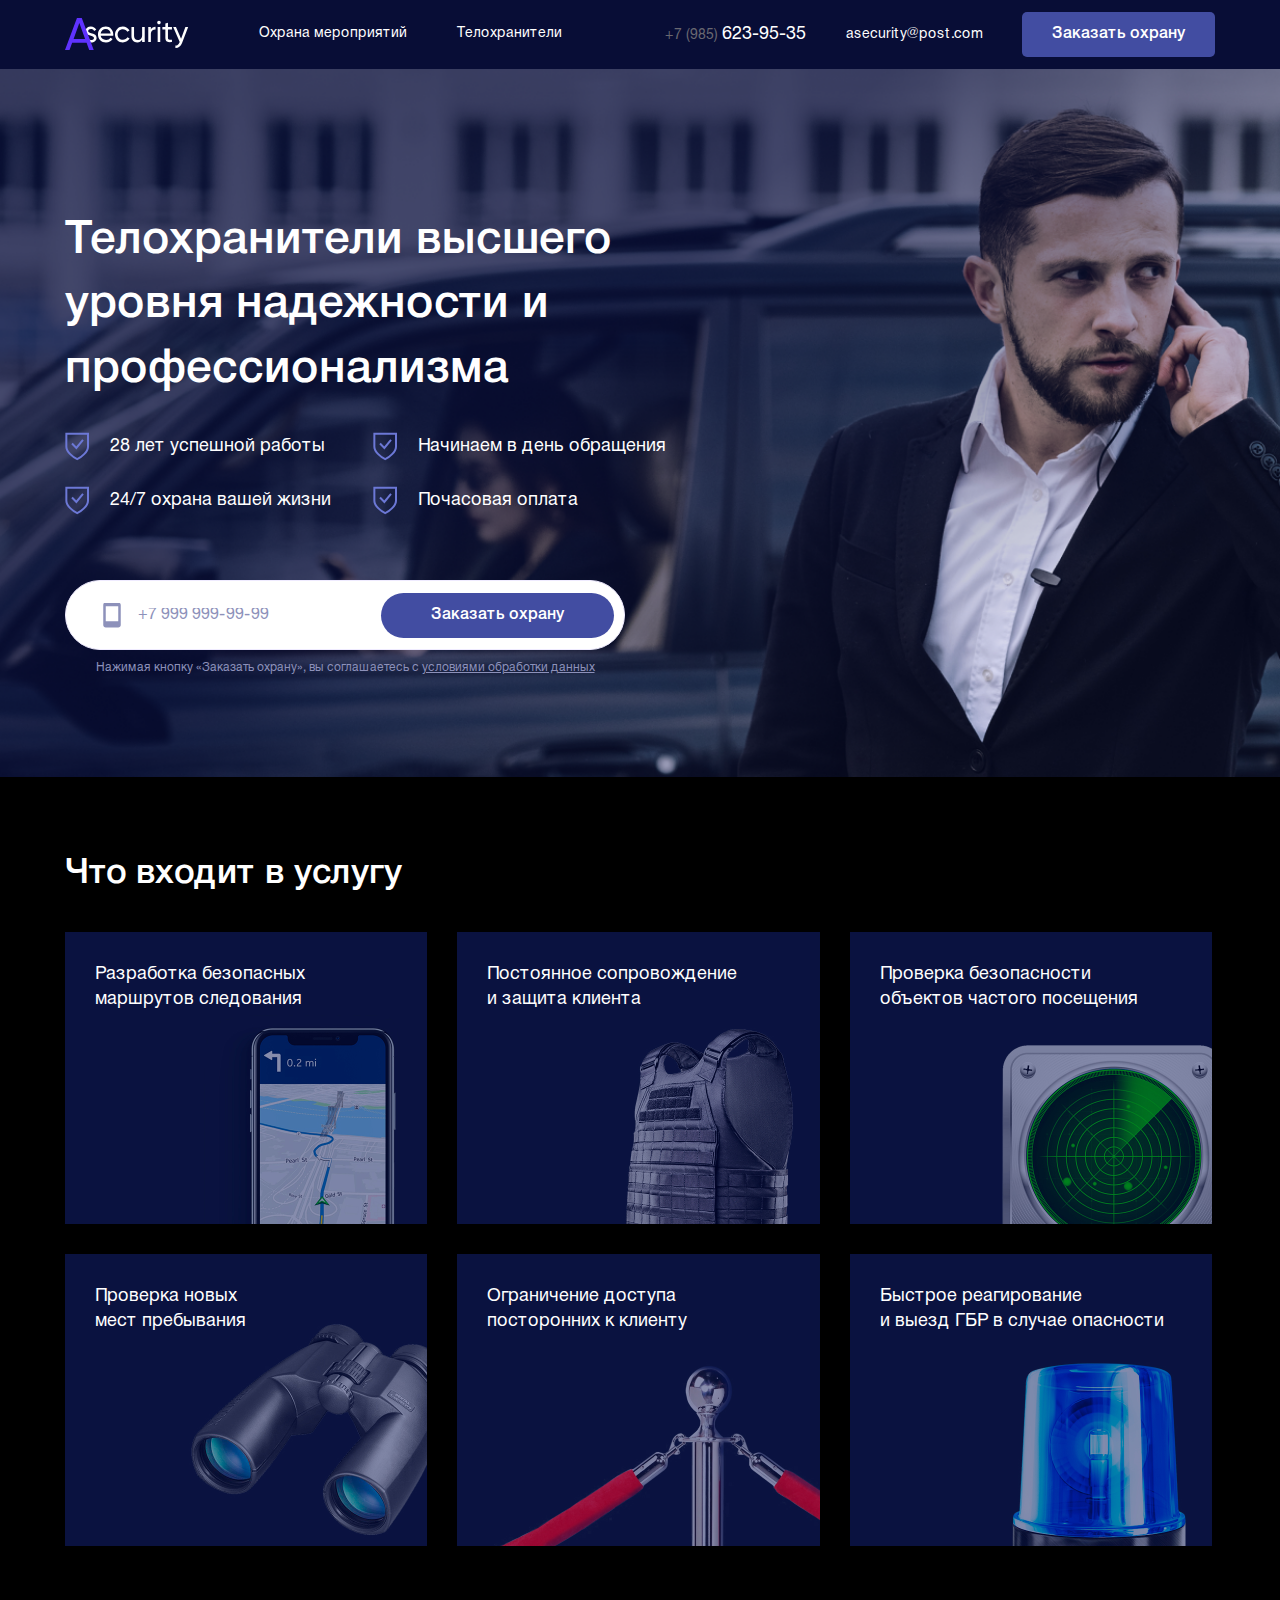
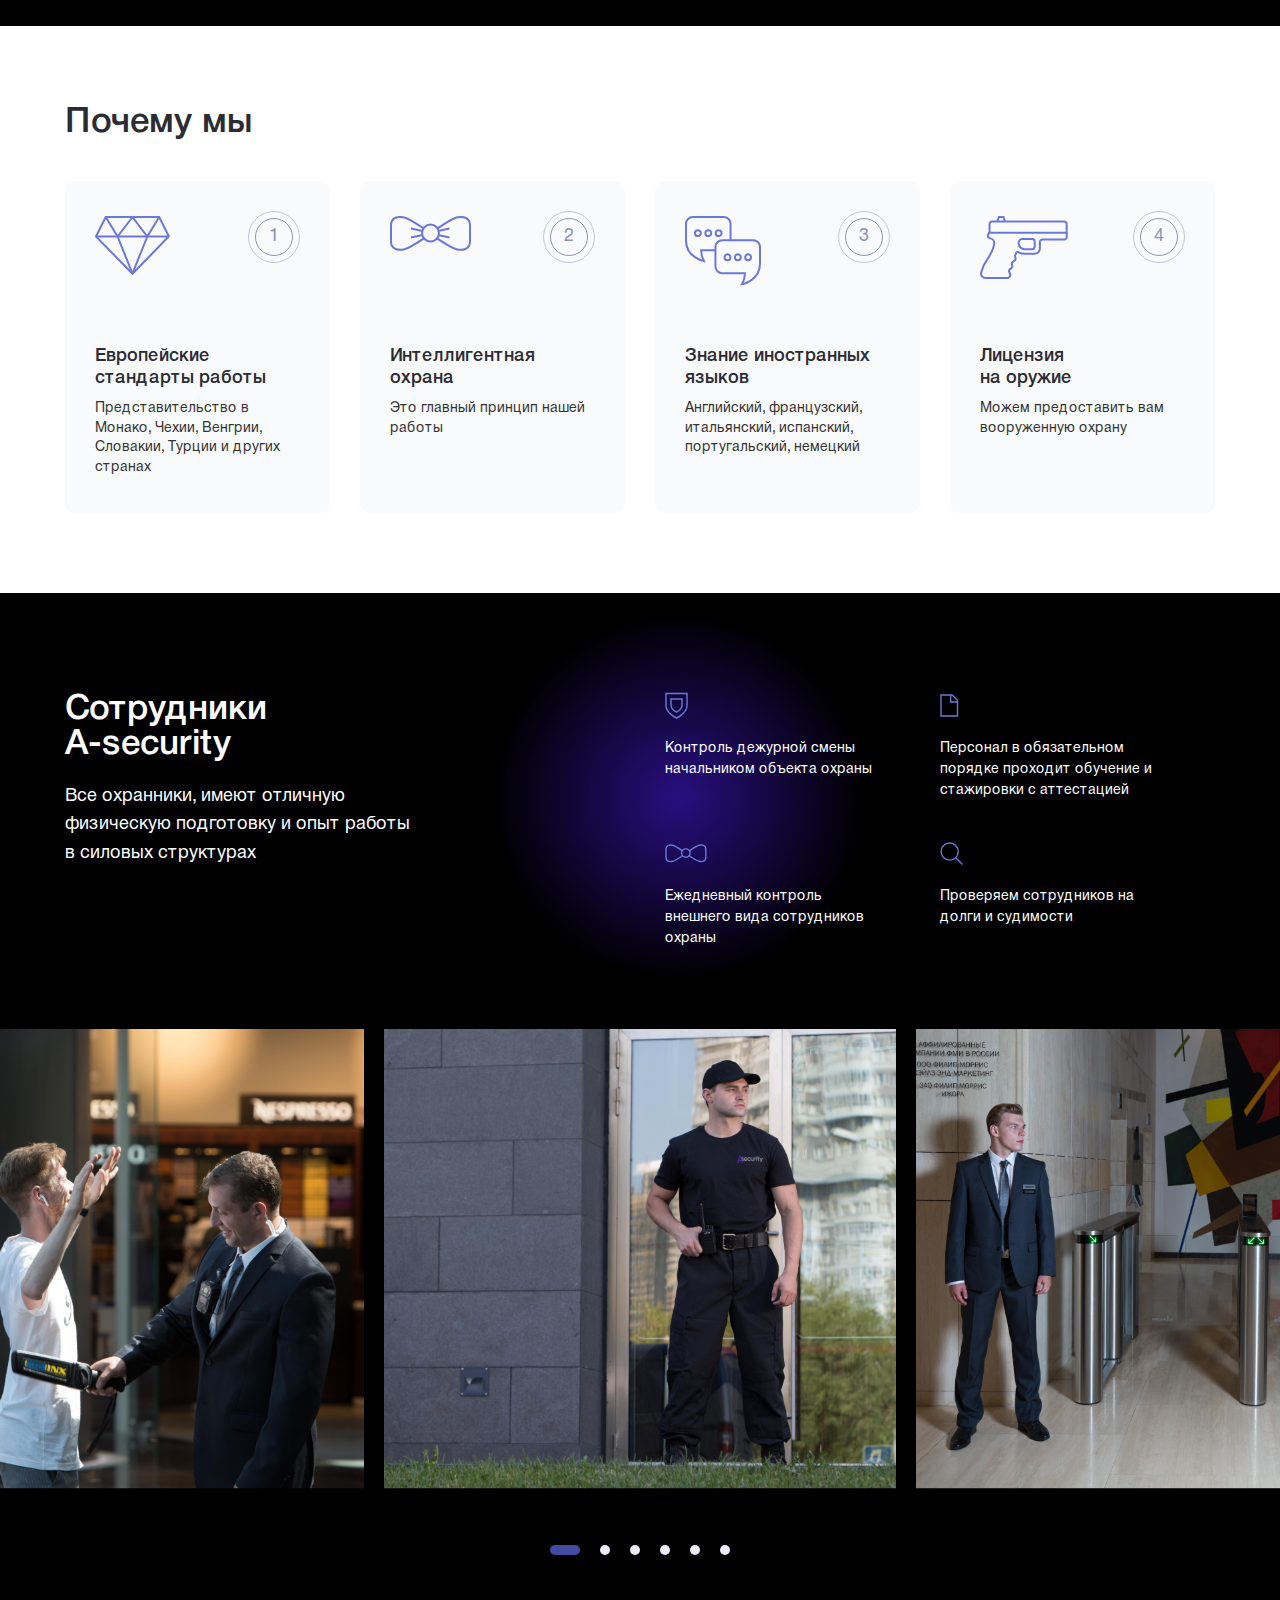
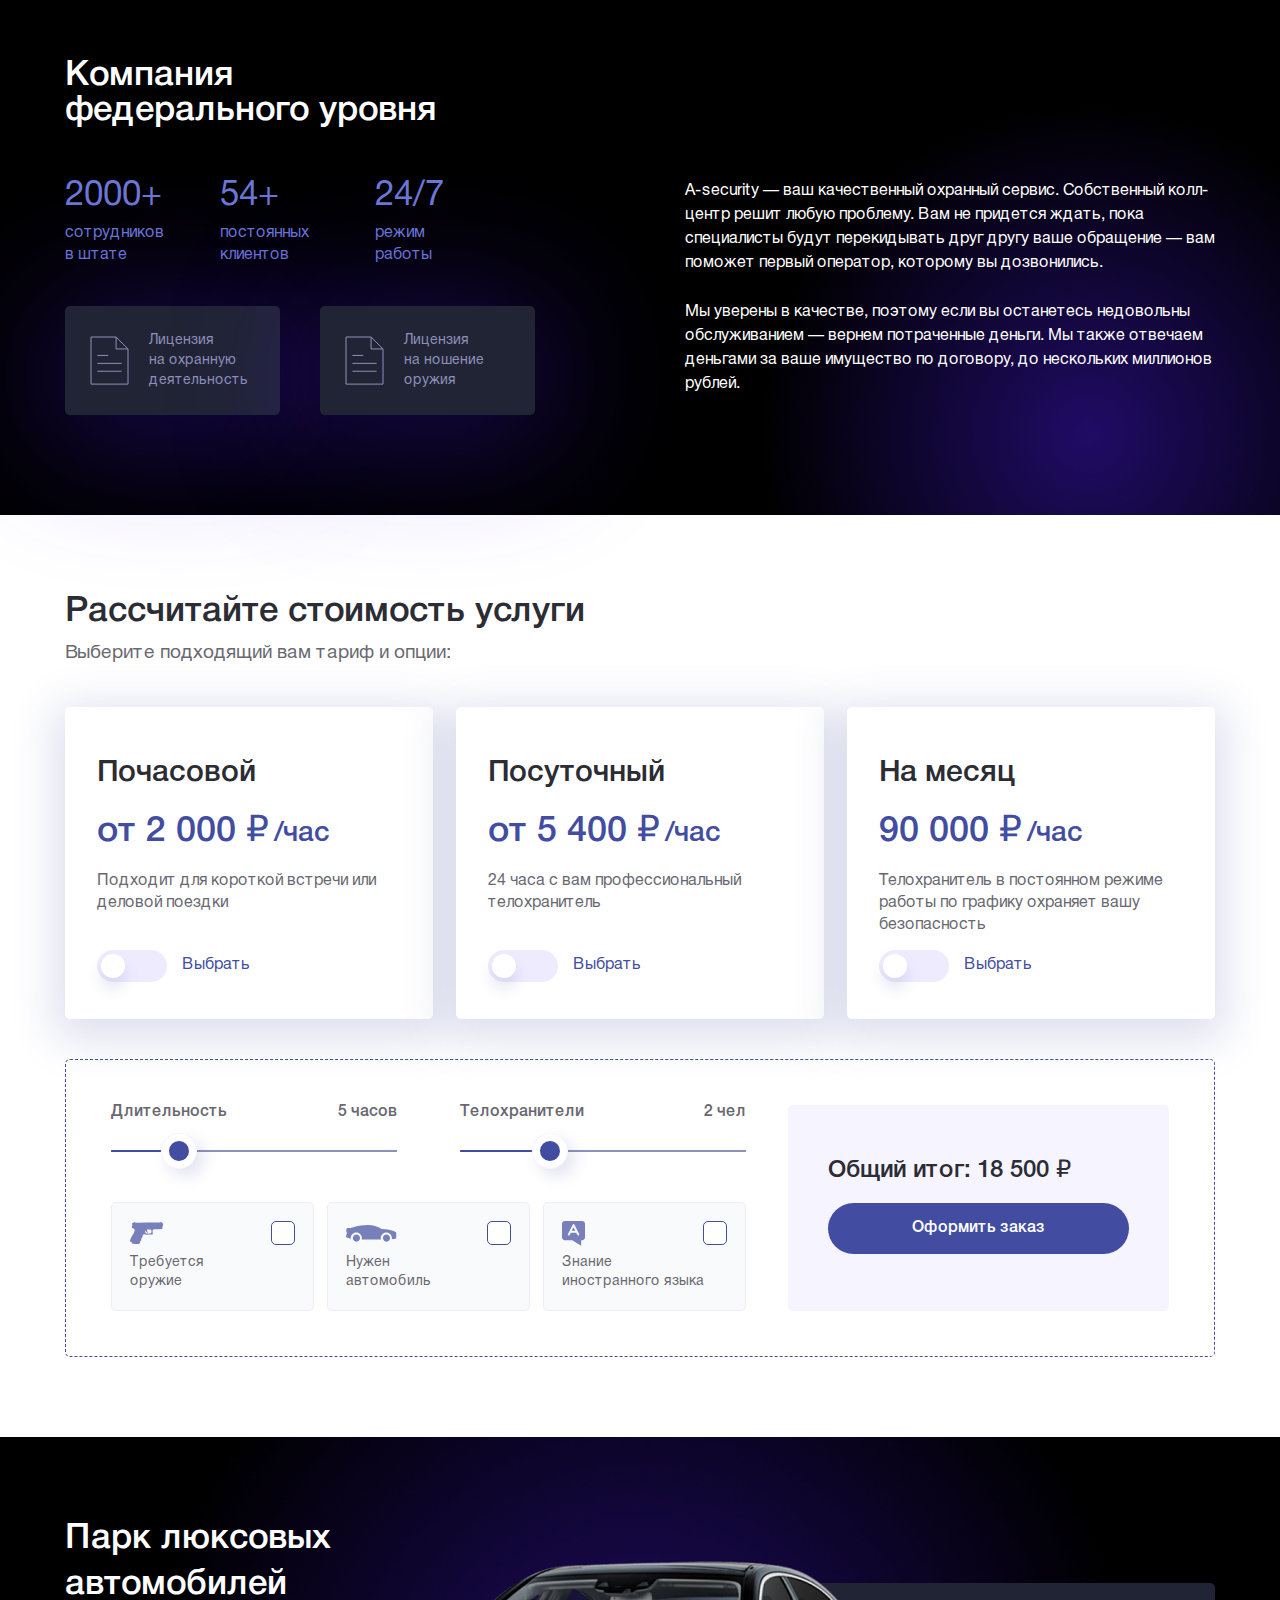
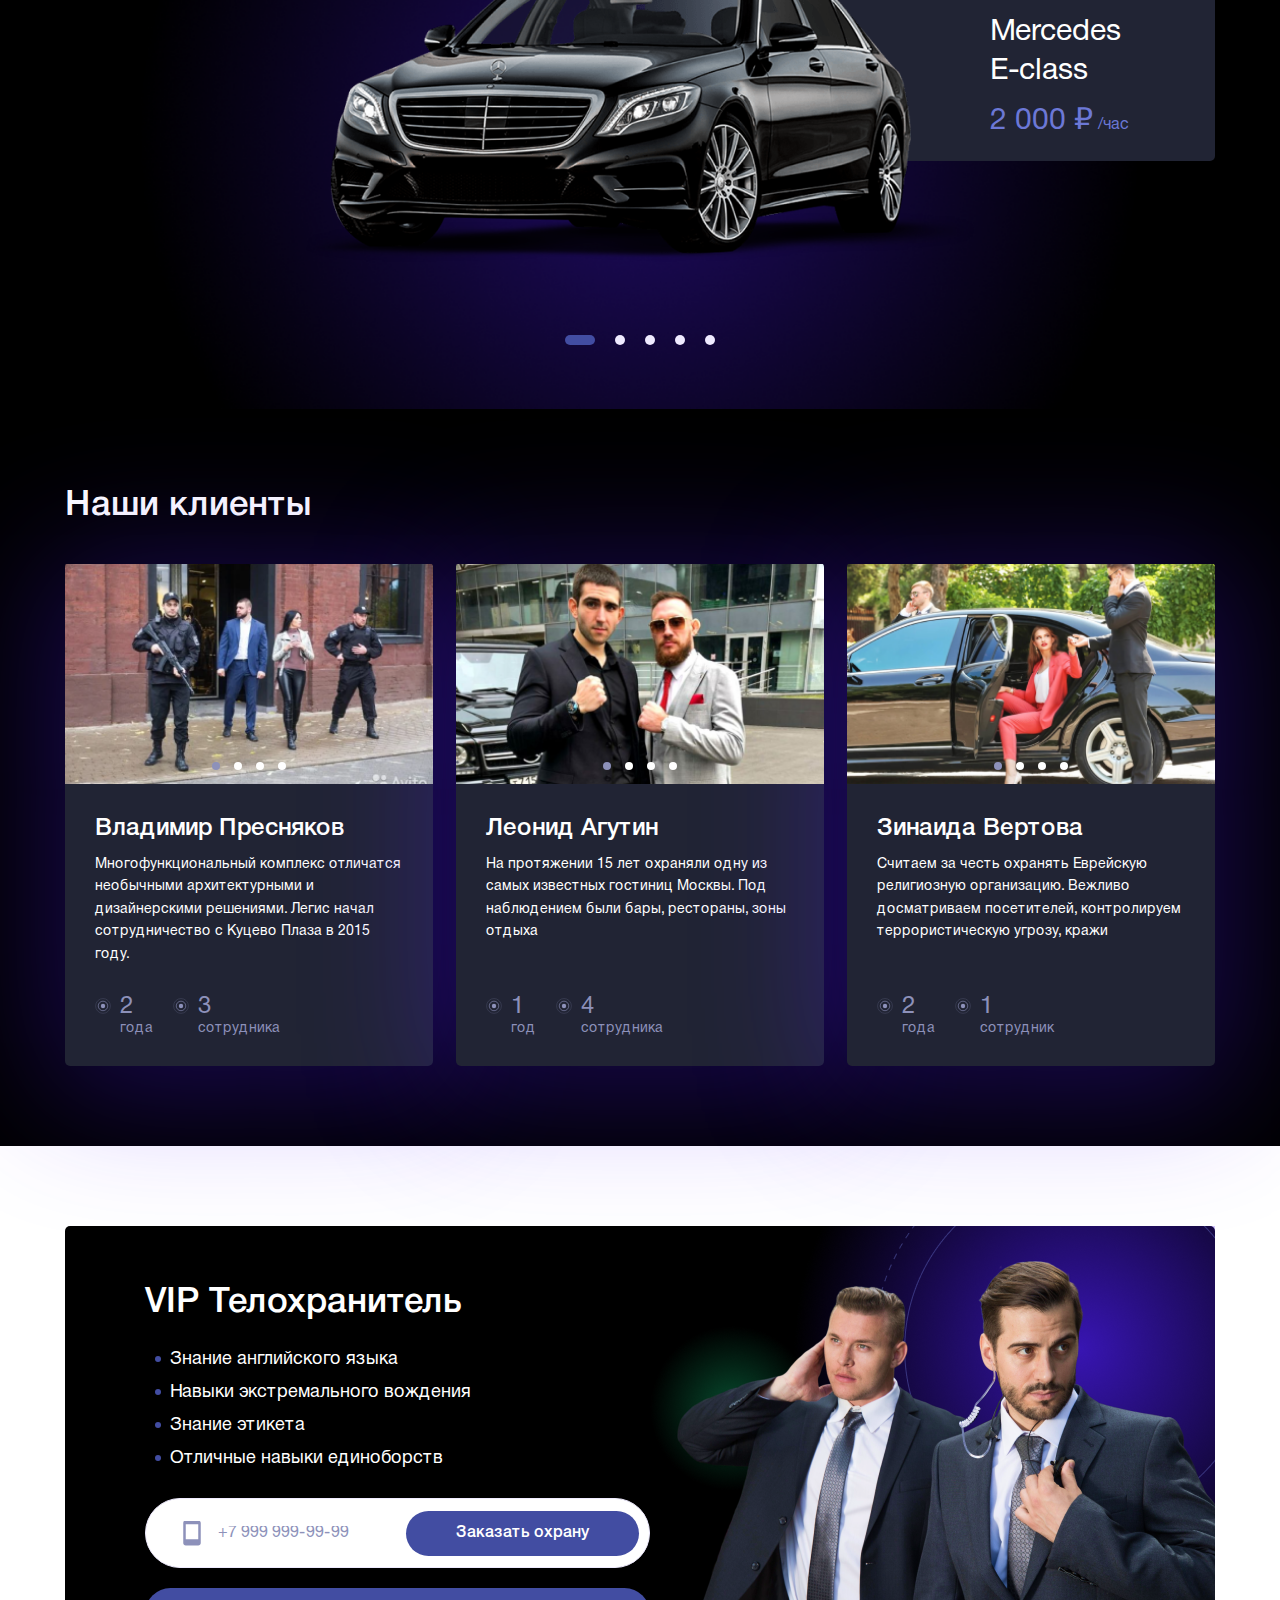
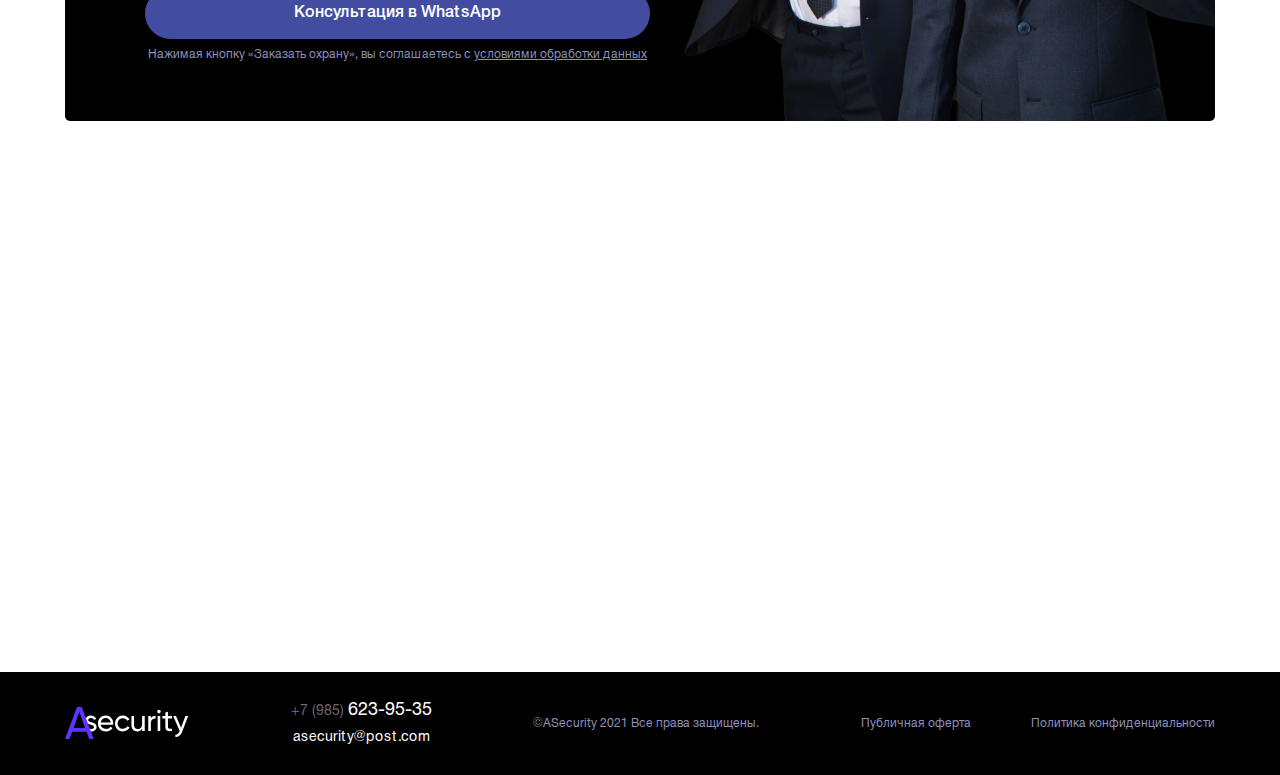
==== bodyguard.html @ 15c0999d "init: implement calculator" ====
<!DOCTYPE html>
<html lang="ru">
<head>
	<meta charset="UTF-8">
	<meta http-equiv="X-UA-Compatible" content="IE=edge">
	<meta name="viewport" content="width=device-width, initial-scale=1">

	<title>A-security</title>

	<link rel="stylesheet" href="libs/swiper/swiper-bundle.min.css">
	<link rel="stylesheet" href="libs/fancybox/jquery.fancybox.min.css">
	<link rel="stylesheet" href="libs/ui-slider/ui-slider.css">
	<link rel="stylesheet" href="css/main.css">

</head>
<body>

	<div class="body-dark"></div>

	<div class="mnu-wrapper">
		<div class="mnu-close"><img src="img/close.png" alt=""></div>
		<ul class="mnu">
			<li><a href="#">Охрана мероприятий</a></li>
			<li><a href="#">Телохранители</a></li>
		</ul>
		<a href="tel:+79856239535" class="header-phone">+7 (985) <span>623-95-35</span></a>
		<a href="mailto:asecurity@post.com" class="header-email">asecurity@post.com</a>
		<a href="#" class="header-btn">Заказать охрану</a>
	</div>

	<header class="header">
		<div class="c-container">
			<div class="header-wrapper">
				<div class="header-left">
					<a href="#" class="header-logo"><img src="img/logo.svg" alt=""></a>
					<ul class="header-mnu">
						<li><a href="#">Охрана мероприятий</a></li>
						<li><a href="#">Телохранители</a></li>
					</ul>
				</div>
				<div class="header-right">
					<a href="tel:+79856239535" class="header-phone">+7 (985) <span>623-95-35</span></a>
					<a href="mailto:asecurity@post.com" class="header-email">asecurity@post.com</a>
					<a href="#" class="header-btn">Заказать охрану</a>
				</div>
				<a href="#" class="toggle-nav"><span></span></a>
			</div>
		</div>
	</header>

	<section class="bodyguard-main">
		<div class="c-container">
			<div class="bodyguard-main-wrap">
				<h1 class="bodyguard-main-title">Телохранители высшего уровня надежности и профессионализма</h1>
				<div class="bodyguard-main-info">
					<div class="bodyguard-main-info-item">
						<img src="img/check.svg" alt="">
						<span>28 лет успешной работы</span>
					</div>
					<div class="bodyguard-main-info-item">
						<img src="img/check.svg" alt="">
						<span>Начинаем в день обращения</span>
					</div>
					<div class="bodyguard-main-info-item">
						<img src="img/check.svg" alt="">
						<span>24/7 охрана вашей жизни</span>
					</div>
					<div class="bodyguard-main-info-item">
						<img src="img/check.svg" alt="">
						<span>Почасовая оплата</span>
					</div>
				</div>
				<form class="main-form">
					<label class="main-form-wrap">
						<input class="main-form-input phone-input" type="tel" name="phone" placeholder="+7 999 999-99-99" required>
						<button class="main-form-btn" type="submit">Заказать охрану</button>
					</label>
					<p class="main-form-text">Нажимая кнопку «Заказать охрану», вы соглашаетесь с <a href="#">условиями обработки данных</a></p>
				</form>
			</div>
		</div>
	</section>

	<section class="bodyguard-services">
		<div class="c-container">
			<h2 class="bodyguard-services-title s-title">Что входит в услугу</h2>
			<div class="bodyguard-services-items">
				<div class="bodyguard-services-item">
					<p class="bodyguard-services-item-title">Разработка безопасных<br> маршрутов следования</p>
					<img class="bodyguard-services-item-img" src="img/bodyguard-services-img-1.png" alt="">
				</div>
				<div class="bodyguard-services-item">
					<p class="bodyguard-services-item-title">Постоянное сопровождение <br>и защита клиента</p>
					<img class="bodyguard-services-item-img" src="img/bodyguard-services-img-2.png" alt="">
				</div>
				<div class="bodyguard-services-item">
					<p class="bodyguard-services-item-title">Проверка безопасности <br>объектов частого посещения</p>
					<img class="bodyguard-services-item-img" src="img/bodyguard-services-img-3.png" alt="">
				</div>
				<div class="bodyguard-services-item">
					<p class="bodyguard-services-item-title">Проверка новых <br>мест пребывания</p>
					<img class="bodyguard-services-item-img" src="img/bodyguard-services-img-4.png" alt="">
				</div>
				<div class="bodyguard-services-item">
					<p class="bodyguard-services-item-title">Ограничение доступа <br>посторонних к клиенту</p>
					<img class="bodyguard-services-item-img" src="img/bodyguard-services-img-5.png" alt="">
				</div>
				<div class="bodyguard-services-item">
					<p class="bodyguard-services-item-title">Быстрое реагирование <br>и выезд ГБР в случае опасности</p>
					<img class="bodyguard-services-item-img" src="img/bodyguard-services-img-6.png" alt="">
				</div>
			</div>
		</div>
	</section>

	<section class="advantages">
		<div class="c-container">
			<h2 class="advantages-title s-title">Почему мы</h2>
			<div class="advantages-items">
				<div class="advantages-item">
					<div class="advantages-item-icon">
						<img src="img/advantages-icon-1.svg" alt="">
					</div>
					<div class="advantages-item-number"><span>1</span></div>
					<h4 class="advantages-item-title">Европейские<br> стандарты работы</h4>
					<p class="advantages-item-desc">Представительство в Монако, Чехии, Венгрии, Словакии, Турции и других странах</p>
				</div>
				<div class="advantages-item">
					<div class="advantages-item-icon">
						<img src="img/advantages-icon-2.svg" alt="">
					</div>
					<div class="advantages-item-number"><span>2</span></div>
					<h4 class="advantages-item-title">Интеллигентная<br> охрана</h4>
					<p class="advantages-item-desc">Это главный принцип нашей работы</p>
				</div>
				<div class="advantages-item">
					<div class="advantages-item-icon">
						<img src="img/advantages-icon-3.svg" alt="">
					</div>
					<div class="advantages-item-number"><span>3</span></div>
					<h4 class="advantages-item-title">Знание иностранных<br> языков</h4>
					<p class="advantages-item-desc">Английский, французский, итальянский, испанский, португальский, немецкий</p>
				</div>
				<div class="advantages-item">
					<div class="advantages-item-icon">
						<img src="img/advantages-icon-4.svg" alt="">
					</div>
					<div class="advantages-item-number"><span>4</span></div>
					<h4 class="advantages-item-title">Лицензия<br> на оружие</h4>
					<p class="advantages-item-desc">Можем предоставить вам вооруженную охрану</p>
				</div>
			</div>
		</div>
	</section>

	<section class="staff">
		<div class="c-container">
			<div class="staff-wrap">
				<div class="staff-title-wrapper">
					<h2 class="staff-title s-title">Сотрудники <br>A-security</h2>
					<p class="staff-desc">Все охранники, имеют отличную физическую подготовку и опыт работы в силовых структурах</p>
				</div>
				<div class="staff-info">
					<div class="staff-info-item">
						<div class="staff-info-item-icon">
							<img src="img/staff-icon-1.svg" alt="">
						</div>
						<p class="staff-info-item-text">Контроль дежурной смены начальником объекта охраны </p>
					</div>
					<div class="staff-info-item">
						<div class="staff-info-item-icon">
							<img src="img/staff-icon-2.svg" alt="">
						</div>
						<p class="staff-info-item-text">Персонал в обязательном порядке проходит обучение и стажировки с аттестацией</p>
					</div>
					<div class="staff-info-item">
						<div class="staff-info-item-icon">
							<img src="img/staff-icon-3.svg" alt="">
						</div>
						<p class="staff-info-item-text">Ежедневный контроль внешнего вида сотрудников охраны</p>
					</div>
					<div class="staff-info-item">
						<div class="staff-info-item-icon">
							<img src="img/staff-icon-4.svg" alt="">
						</div>
						<p class="staff-info-item-text">Проверяем сотрудников на долги и судимости</p>
					</div>
				</div>
				<img class="staff-shadow" src="img/staff-shadow.png" alt="">
			</div>
		</div>
		<div class="staff-photos swiper">
			<div class="swiper-wrapper">
				<a href="img/staff-img-1.png" class="staff-photos-item swiper-slide" data-fancybox="staff-photos">
					<img src="img/staff-img-1.png" alt="">
				</a>
				<a href="img/staff-img-2.png" class="staff-photos-item swiper-slide" data-fancybox="staff-photos">
					<img src="img/staff-img-2.png" alt="">
				</a>
				<a href="img/staff-img-3.png" class="staff-photos-item swiper-slide" data-fancybox="staff-photos">
					<img src="img/staff-img-3.png" alt="">
				</a>
				<a href="img/staff-img-1.png" class="staff-photos-item swiper-slide" data-fancybox="staff-photos">
					<img src="img/staff-img-1.png" alt="">
				</a>
				<a href="img/staff-img-2.png" class="staff-photos-item swiper-slide" data-fancybox="staff-photos">
					<img src="img/staff-img-2.png" alt="">
				</a>
				<a href="img/staff-img-3.png" class="staff-photos-item swiper-slide" data-fancybox="staff-photos">
					<img src="img/staff-img-3.png" alt="">
				</a>
			</div>
			<div class="slider-pagination"></div>
		</div>
	</section>

	<section class="about">
		<div class="c-container">
			<h2 class="about-title s-title">Компания <br>федерального уровня</h2>
			<div class="about-wrapper">
				<div class="about-info">
					<div class="about-info-items">
						<div class="about-info-item">
							<div class="about-info-item-title">2000+</div>
							<div class="about-info-item-text">сотрудников<br> в штате</div>
						</div>
						<div class="about-info-item">
							<div class="about-info-item-title">54+</div>
							<div class="about-info-item-text">постоянных<br> клиентов</div>
						</div>
						<div class="about-info-item">
							<div class="about-info-item-title">24/7</div>
							<div class="about-info-item-text">режим<br> работы</div>
						</div>
					</div>
					<div class="about-documents">
						<a href="#" class="about-documents-item">
							<img src="img/document-icon.svg" alt="">
							<span>Лицензия <br>на охранную деятельность</span>
						</a>
						<a href="#" class="about-documents-item">
							<img src="img/document-icon.svg" alt="">
							<span>Лицензия <br>на ношение оружия</span>
						</a>
					</div>
				</div>
				<div class="about-desc">
					<p class="about-text">A-security — ваш качественный охранный сервис. Собственный колл-центр решит любую проблему. Вам не придется ждать, пока специалисты будут перекидывать друг другу ваше обращение — вам поможет первый оператор, которому вы дозвонились.</p>
					<p class="about-text">Мы уверены в качестве, поэтому если вы останетесь недовольны обслуживанием — вернем потраченные деньги. Мы также отвечаем деньгами за ваше имущество по договору, до нескольких миллионов рублей.</p>
				</div>
			</div>
		</div>
		<img class="about-shadow" src="img/about-shadow.png" alt="">
	</section>

	<section class="calc">
		<div class="c-container">
			<h2 class="calc-title s-title">Рассчитайте стоимость услуги</h2>
			<p class="calc-desc">Выберите подходящий вам тариф и опции:</p>
			<div class="calc-tariffs">
				<label class="calc-tariffs-item calc-tariffs-item-1 switch">
					<div class="calc-tariffs-item-title">Почасовой</div>
					<div class="calc-tariffs-item-cost">от 2 000 &#8381;<span>/час</span></div>
					<p class="calc-tariffs-item-text">Подходит для короткой встречи или деловой поездки</p>
					<div class="calc-tariffs-item-switch">
						<input class="calc-tariffs-item-switch-input calc-tariffs-item-switch-input-1" type="checkbox" name="calc-tariffs">
						<div class="switch-custom"></div>
						<span class="switch-text switch-text-1">Выбрать</span>
						<span class="switch-text switch-text-2">Выбрано</span>
					</div>
				</label>
				<label class="calc-tariffs-item calc-tariffs-item-2 switch">
					<div class="calc-tariffs-item-title">Посуточный</div>
					<div class="calc-tariffs-item-cost">от 5 400 &#8381;<span>/час</span></div>
					<p class="calc-tariffs-item-text">24 часа с вам профессиональный телохранитель </p>
					<div class="calc-tariffs-item-switch">
						<input class="calc-tariffs-item-switch-input calc-tariffs-item-switch-input-2" type="checkbox" name="calc-tariffs">
						<div class="switch-custom"></div>
						<span class="switch-text switch-text-1">Выбрать</span>
						<span class="switch-text switch-text-2">Выбрано</span>
					</div>
				</label>
				<label class="calc-tariffs-item calc-tariffs-item-3 switch">
					<div class="calc-tariffs-item-title">На месяц</div>
					<div class="calc-tariffs-item-cost">90 000 &#8381;<span>/час</span></div>
					<p class="calc-tariffs-item-text">Телохранитель в постоянном режиме работы по графику охраняет вашу безопасность</p>
					<div class="calc-tariffs-item-switch">
						<input class="calc-tariffs-item-switch-input calc-tariffs-item-switch-input-3" type="checkbox" name="calc-tariffs">
						<div class="switch-custom"></div>
						<span class="switch-text switch-text-1">Выбрать</span>
						<span class="switch-text switch-text-2">Выбрано</span>
					</div>
				</label>
			</div>
			<div class="calc-wrapper">
				<div class="calc-wrap">
					<div class="calc-range-items">
						<div class="calc-range-item">
							<div class="calc-range-item-top">
								<div class="calc-range-item-title">Длительность</div>
								<div class="calc-range-item-value-wrap"><span class="calc-range-item-value-1"></span> часов</div>
							</div>
							<div class="calc-range-1"></div>
						</div>
						<div class="calc-range-item">
							<div class="calc-range-item-top">
								<div class="calc-range-item-title">Телохранители</div>
								<div class="calc-range-item-value-wrap"><span class="calc-range-item-value-2"></span> чел</div>
							</div>
							<div class="calc-range-2"></div>
						</div>
					</div>
					<div class="calc-radio-wrapper">
						<label class="calc-radio">
							<input class="calc-radio-input" type="checkbox" name="calc-additionally" value="Требуется оружие">
							<div class="calc-radio-custom">
								<div class="calc-radio-info">
									<div class="calc-radio-icon">
										<img src="img/calc-icon-1.svg" alt="">
									</div>
									<div class="calc-radio-text">Требуется<br> оружие</div>
								</div>
								<div class="calc-radio-check"></div>
							</div>
						</label>
						<label class="calc-radio">
							<input class="calc-radio-input" type="checkbox" name="calc-additionally" value="Нужен автомобиль">
							<div class="calc-radio-custom">
								<div class="calc-radio-info">
									<div class="calc-radio-icon">
										<img src="img/calc-icon-2.svg" alt="">
									</div>
									<div class="calc-radio-text">Нужен<br> автомобиль</div>
								</div>
								<div class="calc-radio-check"></div>
							</div>
						</label>
						<label class="calc-radio">
							<input class="calc-radio-input" type="checkbox" name="calc-additionally" value="Знание иностранного языка">
							<div class="calc-radio-custom">
								<div class="calc-radio-info">
									<div class="calc-radio-icon">
										<img src="img/calc-icon-3.svg" alt="">
									</div>
									<div class="calc-radio-text">Знание <br>иностранного языка</div>
								</div>
								<div class="calc-radio-check"></div>
							</div>
						</label>
					</div>
				</div>
				<div class="calc-total">
					<div class="calc-total-title">Общий итог: <span class="calc-total-value">18 500</span> &#8381;</div>
					<a href="#" class="calc-total-btn">Оформить заказ</a>
				</div>
			</div>
		</div>
	</section>

	<section class="auto">
		<div class="c-container">
			<h2 class="auto-title s-title">Парк люксовых <br>автомобилей</h2>
			<div class="auto-slider swiper">
				<div class="swiper-wrapper">
					<div class="auto-item-wrap swiper-slide">
						<div class="auto-item">
							<img class="auto-item-img" src="img/auto-img.png" alt="">
							<div class="auto-item-info">
								<div class="auto-item-info-inner">
									<div class="auto-item-name">Mercedes <br>E-class</div>
									<div class="auto-item-cost">2 000 &#8381;<span>/час</span></div>
								</div>
							</div>
						</div>
					</div>
					<div class="auto-item-wrap swiper-slide">
						<div class="auto-item">
							<img class="auto-item-img" src="img/auto-img.png" alt="">
							<div class="auto-item-info">
								<div class="auto-item-info-inner">
									<div class="auto-item-name">Mercedes <br>E-class</div>
									<div class="auto-item-cost">2 000 &#8381;<span>/час</span></div>
								</div>
							</div>
						</div>
					</div>
					<div class="auto-item-wrap swiper-slide">
						<div class="auto-item">
							<img class="auto-item-img" src="img/auto-img.png" alt="">
							<div class="auto-item-info">
								<div class="auto-item-info-inner">
									<div class="auto-item-name">Mercedes <br>E-class</div>
									<div class="auto-item-cost">2 000 &#8381;<span>/час</span></div>
								</div>
							</div>
						</div>
					</div>
					<div class="auto-item-wrap swiper-slide">
						<div class="auto-item">
							<img class="auto-item-img" src="img/auto-img.png" alt="">
							<div class="auto-item-info">
								<div class="auto-item-info-inner">
									<div class="auto-item-name">Mercedes <br>E-class</div>
									<div class="auto-item-cost">2 000 &#8381;<span>/час</span></div>
								</div>
							</div>
						</div>
					</div>
					<div class="auto-item-wrap swiper-slide">
						<div class="auto-item">
							<img class="auto-item-img" src="img/auto-img.png" alt="">
							<div class="auto-item-info">
								<div class="auto-item-info-inner">
									<div class="auto-item-name">Mercedes <br>E-class</div>
									<div class="auto-item-cost">2 000 &#8381;<span>/час</span></div>
								</div>
							</div>
						</div>
					</div>
				</div>
				<div class="slider-pagination"></div>
			</div>
		</div>
		<div class="auto-shadow">
			<img src="img/auto-shadow.png" alt="">
		</div>
	</section>

	<section class="bodyguard-clients">
		<div class="c-container">
			<h2 class="bodyguard-clients-title s-title">Наши клиенты</h2>
			<div class="bodyguard-clients-items">
				<div class="bodyguard-clients-item">
					<div class="bodyguard-clients-item-photos swiper">
						<div class="swiper-wrapper">
							<a href="img/bodyguard-clients-img-1.png" class="bodyguard-clients-item-photos-item swiper-slide" data-fancybox="bodyguard-clients-photos-1">
								<img src="img/bodyguard-clients-img-1.png" alt="">
							</a>
							<a href="img/bodyguard-clients-img-1.png" class="bodyguard-clients-item-photos-item swiper-slide" data-fancybox="bodyguard-clients-photos-1">
								<img src="img/bodyguard-clients-img-1.png" alt="">
							</a>
							<a href="img/bodyguard-clients-img-1.png" class="bodyguard-clients-item-photos-item swiper-slide" data-fancybox="bodyguard-clients-photos-1">
								<img src="img/bodyguard-clients-img-1.png" alt="">
							</a>
							<a href="img/bodyguard-clients-img-1.png" class="bodyguard-clients-item-photos-item swiper-slide" data-fancybox="bodyguard-clients-photos-1">
								<img src="img/bodyguard-clients-img-1.png" alt="">
							</a>
						</div>
						<div class="slider-pagination"></div>
					</div>
					<div class="bodyguard-clients-item-wrap">
						<h3 class="bodyguard-clients-item-title">Владимир Пресняков</h3>
						<p class="bodyguard-clients-item-desc">Многофункциональный комплекс отличатся необычными архитектурными и дизайнерскими решениями. Легис начал сотрудничество с Куцево Плаза в 2015 году.</p>
						<div class="bodyguard-clients-item-info">
							<div class="bodyguard-clients-item-info-item"><span class="bodyguard-clients-item-info-item-value">2</span> года</div>
							<div class="bodyguard-clients-item-info-item"><span class="bodyguard-clients-item-info-item-value">3</span> сотрудника</div>
						</div>
					</div>
				</div>
				<div class="bodyguard-clients-item">
					<div class="bodyguard-clients-item-photos swiper">
						<div class="swiper-wrapper">
							<a href="img/bodyguard-clients-img-2.png" class="bodyguard-clients-item-photos-item swiper-slide" data-fancybox="bodyguard-clients-photos-2">
								<img src="img/bodyguard-clients-img-2.png" alt="">
							</a>
							<a href="img/bodyguard-clients-img-2.png" class="bodyguard-clients-item-photos-item swiper-slide" data-fancybox="bodyguard-clients-photos-2">
								<img src="img/bodyguard-clients-img-2.png" alt="">
							</a>
							<a href="img/bodyguard-clients-img-2.png" class="bodyguard-clients-item-photos-item swiper-slide" data-fancybox="bodyguard-clients-photos-2">
								<img src="img/bodyguard-clients-img-2.png" alt="">
							</a>
							<a href="img/bodyguard-clients-img-2.png" class="bodyguard-clients-item-photos-item swiper-slide" data-fancybox="bodyguard-clients-photos-2">
								<img src="img/bodyguard-clients-img-2.png" alt="">
							</a>
						</div>
						<div class="slider-pagination"></div>
					</div>
					<div class="bodyguard-clients-item-wrap">
						<h3 class="bodyguard-clients-item-title">Леонид Агутин</h3>
						<p class="bodyguard-clients-item-desc">На протяжении 15 лет охраняли одну из самых известных гостиниц Москвы. Под наблюдением были бары, рестораны, зоны отдыха</p>
						<div class="bodyguard-clients-item-info">
							<div class="bodyguard-clients-item-info-item"><span class="bodyguard-clients-item-info-item-value">1</span> год</div>
							<div class="bodyguard-clients-item-info-item"><span class="bodyguard-clients-item-info-item-value">4</span> сотрудника</div>
						</div>
					</div>
				</div>
				<div class="bodyguard-clients-item">
					<div class="bodyguard-clients-item-photos swiper">
						<div class="swiper-wrapper">
							<a href="img/bodyguard-clients-img-3.png" class="bodyguard-clients-item-photos-item swiper-slide" data-fancybox="bodyguard-clients-photos-3">
								<img src="img/bodyguard-clients-img-3.png" alt="">
							</a>
							<a href="img/bodyguard-clients-img-3.png" class="bodyguard-clients-item-photos-item swiper-slide" data-fancybox="bodyguard-clients-photos-3">
								<img src="img/bodyguard-clients-img-3.png" alt="">
							</a>
							<a href="img/bodyguard-clients-img-3.png" class="bodyguard-clients-item-photos-item swiper-slide" data-fancybox="bodyguard-clients-photos-3">
								<img src="img/bodyguard-clients-img-3.png" alt="">
							</a>
							<a href="img/bodyguard-clients-img-3.png" class="bodyguard-clients-item-photos-item swiper-slide" data-fancybox="bodyguard-clients-photos-3">
								<img src="img/bodyguard-clients-img-3.png" alt="">
							</a>
						</div>
						<div class="slider-pagination"></div>
					</div>
					<div class="bodyguard-clients-item-wrap">
						<h3 class="bodyguard-clients-item-title">Зинаида Вертова</h3>
						<p class="bodyguard-clients-item-desc">Считаем за честь охранять Еврейскую религиозную организацию. Вежливо досматриваем посетителей, контролируем террористическую угрозу, кражи</p>
						<div class="bodyguard-clients-item-info">
							<div class="bodyguard-clients-item-info-item"><span class="bodyguard-clients-item-info-item-value">2</span> года</div>
							<div class="bodyguard-clients-item-info-item"><span class="bodyguard-clients-item-info-item-value">1</span> сотрудник</div>
						</div>
					</div>
				</div>
			</div>
		</div>
	</section>

	<section class="cooperation cooperation-vip">
		<div class="c-container">
			<div class="cooperation-wrapper">
				<div class="cooperation-info">
					<h2 class="cooperation-title s-title">VIP Телохранитель</h2>
					<ul class="cooperation-list">
						<li>Знание английского языка </li>
						<li>Навыки экстремального вождения</li>
						<li>Знание этикета</li>
						<li>Отличные навыки единоборств</li>
					</ul>
					<form class="cooperation-form">
						<label class="cooperation-form-wrap">
							<input class="cooperation-form-input phone-input" type="tel" name="phone" placeholder="+7 999 999-99-99" required>
							<button class="cooperation-form-btn" type="submit">Заказать охрану</button>
						</label>
						<a href="#" class="cooperation-whatsapp">Консультация в WhatsApp</a>
						<p class="cooperation-form-text">Нажимая кнопку «Заказать охрану», вы соглашаетесь с <a href="#">условиями обработки данных</a></p>
					</form>
				</div>
				<img class="cooperation-shadow" src="img/cooperation-shadow.png" alt="">
				<img class="cooperation-shadow-2" src="img/cooperation-shadow-2.png" alt="">
				<img class="cooperation-img" src="img/bodyguard-vip-img.png" alt="">
			</div>
		</div>
	</section>

	<div class="map">
		<iframe src="https://yandex.ru/map-widget/v1/?um=constructor%3A5d9521f37987f14901b44d50887c414f80628df86382e252ead47891161241cc&amp;source=constructor" width="100%" height="460" frameborder="0"></iframe>
	</div>

	<footer class="footer">
		<div class="c-container">
			<div class="footer-wrapper">
				<a href="#" class="footer-logo"><img src="img/logo.svg" alt=""></a>
				<div class="footer-contacts">
					<a href="tel:+79856239535" class="footer-phone">+7 (985) <span>623-95-35</span></a>
					<a href="mailto:asecurity@post.com" class="footer-email">asecurity@post.com</a>
				</div>
				<p class="footer-copy">&copy;ASecurity 2021 Все права защищены.</p>
				<div class="footer-links">
					<a href="#" class="footer-links-item">Публичная оферта</a>
					<a href="#" class="footer-links-item">Политика конфиденциальности</a>
				</div>
			</div>
		</div>
	</footer>

	<script src="https://cdnjs.cloudflare.com/ajax/libs/jquery/3.2.1/jquery.min.js"></script>
	<script src="libs/swiper/swiper-bundle.min.js"></script>
	<script src="libs/jquery.maskedinput.min.js"></script>
	<script src="libs/fancybox/jquery.fancybox.min.js"></script>
	<script src="libs/ui-slider/ui-slider.js"></script>
	<script src="libs/ui-slider/ui-touch.js"></script>
	<script src="js/scripts.js"></script>
</body>
</html>
---- libs/ui-slider/ui-slider.css ----
/*! jQuery UI - v1.12.1 - 2018-05-02
* http://jqueryui.com
* Includes: core.css, slider.css, theme.css
* Copyright jQuery Foundation and other contributors; Licensed MIT */.ui-helper-hidden{display:none}.ui-helper-hidden-accessible{border:0;clip:rect(0 0 0 0);height:1px;margin:-1px;overflow:hidden;padding:0;position:absolute;width:1px}.ui-helper-reset{margin:0;padding:0;border:0;outline:0;line-height:1.3;text-decoration:none;font-size:100%;list-style:none}.ui-helper-clearfix:after,.ui-helper-clearfix:before{content:"";display:table;border-collapse:collapse}.ui-helper-clearfix:after{clear:both}.ui-helper-zfix{width:100%;height:100%;top:0;left:0;position:absolute;opacity:0;filter:Alpha(Opacity=0)}.ui-front{z-index:100}.ui-state-disabled{cursor:default!important;pointer-events:none}.ui-icon{display:inline-block;vertical-align:middle;margin-top:-.25em;position:relative;text-indent:-99999px;overflow:hidden;background-repeat:no-repeat}.ui-widget-icon-block{left:50%;margin-left:-8px;display:block}.ui-widget-overlay{position:fixed;top:0;left:0;width:100%;height:100%}.ui-slider{position:relative;text-align:left}.ui-slider .ui-slider-handle{position:absolute;z-index:2;width:1.2em;height:1.2em;cursor:default;-ms-touch-action:none;touch-action:none}.ui-slider .ui-slider-range{position:absolute;z-index:1;font-size:.7em;display:block;border:0;background-position:0 0}.ui-slider.ui-state-disabled .ui-slider-handle,.ui-slider.ui-state-disabled .ui-slider-range{filter:inherit}.ui-slider-horizontal{height:.8em}.ui-slider-horizontal .ui-slider-handle{top:-.3em;margin-left:-.6em}.ui-slider-horizontal .ui-slider-range{top:0;height:100%}.ui-slider-horizontal .ui-slider-range-min{left:0}.ui-slider-horizontal .ui-slider-range-max{right:0}.ui-slider-vertical{width:.8em;height:100px}.ui-slider-vertical .ui-slider-handle{left:-.3em;margin-left:0;margin-bottom:-.6em}.ui-slider-vertical .ui-slider-range{left:0;width:100%}.ui-slider-vertical .ui-slider-range-min{bottom:0}.ui-slider-vertical .ui-slider-range-max{top:0}.ui-widget{font-family:Arial,Helvetica,sans-serif;font-size:1em}.ui-widget .ui-widget{font-size:1em}.ui-widget button,.ui-widget input,.ui-widget select,.ui-widget textarea{font-family:Arial,Helvetica,sans-serif;font-size:1em}.ui-widget.ui-widget-content{border:1px solid #c5c5c5}.ui-widget-content{border:1px solid #ddd;background:#fff;color:#333}.ui-widget-content a{color:#333}.ui-widget-header{border:1px solid #ddd;background:#e9e9e9;color:#333;font-weight:700}.ui-widget-header a{color:#333}.ui-button,.ui-state-default,.ui-widget-content .ui-state-default,.ui-widget-header .ui-state-default,html .ui-button.ui-state-disabled:active,html .ui-button.ui-state-disabled:hover{border:1px solid #c5c5c5;background:#f6f6f6;font-weight:400;color:#454545}.ui-button,.ui-state-default a,.ui-state-default a:link,.ui-state-default a:visited,a.ui-button,a:link.ui-button,a:visited.ui-button{color:#454545;text-decoration:none}.ui-button:focus,.ui-button:hover,.ui-state-focus,.ui-state-hover,.ui-widget-content .ui-state-focus,.ui-widget-content .ui-state-hover,.ui-widget-header .ui-state-focus,.ui-widget-header .ui-state-hover{border:1px solid #ccc;background:#ededed;font-weight:400;color:#2b2b2b}.ui-state-focus a,.ui-state-focus a:hover,.ui-state-focus a:link,.ui-state-focus a:visited,.ui-state-hover a,.ui-state-hover a:hover,.ui-state-hover a:link,.ui-state-hover a:visited,a.ui-button:focus,a.ui-button:hover{color:#2b2b2b;text-decoration:none}.ui-visual-focus{box-shadow:0 0 3px 1px #5e9ed6}.ui-button.ui-state-active:hover,.ui-button:active,.ui-state-active,.ui-widget-content .ui-state-active,.ui-widget-header .ui-state-active,a.ui-button:active{border:1px solid #003eff;background:#007fff;font-weight:400;color:#fff}.ui-icon-background,.ui-state-active .ui-icon-background{border:#003eff;background-color:#fff}.ui-state-active a,.ui-state-active a:link,.ui-state-active a:visited{color:#fff;text-decoration:none}.ui-state-highlight,.ui-widget-content .ui-state-highlight,.ui-widget-header .ui-state-highlight{border:1px solid #dad55e;background:#fffa90;color:#777620}.ui-state-checked{border:1px solid #dad55e;background:#fffa90}.ui-state-highlight a,.ui-widget-content .ui-state-highlight a,.ui-widget-header .ui-state-highlight a{color:#777620}.ui-state-error,.ui-widget-content .ui-state-error,.ui-widget-header .ui-state-error{border:1px solid #f1a899;background:#fddfdf;color:#5f3f3f}.ui-state-error a,.ui-widget-content .ui-state-error a,.ui-widget-header .ui-state-error a{color:#5f3f3f}.ui-state-error-text,.ui-widget-content .ui-state-error-text,.ui-widget-header .ui-state-error-text{color:#5f3f3f}.ui-priority-primary,.ui-widget-content .ui-priority-primary,.ui-widget-header .ui-priority-primary{font-weight:700}.ui-priority-secondary,.ui-widget-content .ui-priority-secondary,.ui-widget-header .ui-priority-secondary{opacity:.7;filter:Alpha(Opacity=70);font-weight:400}.ui-state-disabled,.ui-widget-content .ui-state-disabled,.ui-widget-header .ui-state-disabled{opacity:.35;filter:Alpha(Opacity=35);background-image:none}.ui-state-disabled .ui-icon{filter:Alpha(Opacity=35)}.ui-corner-all,.ui-corner-left,.ui-corner-tl,.ui-corner-top{border-top-left-radius:3px}.ui-corner-all,.ui-corner-right,.ui-corner-top,.ui-corner-tr{border-top-right-radius:3px}.ui-corner-all,.ui-corner-bl,.ui-corner-bottom,.ui-corner-left{border-bottom-left-radius:3px}.ui-corner-all,.ui-corner-bottom,.ui-corner-br,.ui-corner-right{border-bottom-right-radius:3px}.ui-widget-overlay{background:#aaa;opacity:.3;filter:Alpha(Opacity=30)}.ui-widget-shadow{-webkit-box-shadow:0 0 5px #666;box-shadow:0 0 5px #666}
---- css/main.css ----
@font-face {
	font-family: 'HelveticaNeueCyr';
	src: url("../fonts/HelveticaNeueCyr-Medium.woff2") format("woff2");
	font-weight: 500;
	font-style: normal;
	font-display: swap; }

@font-face {
	font-family: 'HelveticaNeueCyr';
	src: url("../fonts/HelveticaNeueCyr-Roman.woff2") format("woff2");
	font-weight: normal;
	font-style: normal;
	font-display: swap; }

* {
	-webkit-box-sizing: border-box;
					box-sizing: border-box; }

body {
	font-family: 'HelveticaNeueCyr', sans-serif;
	font-weight: normal;
	min-width: 320px;
	overflow-x: hidden;
	position: relative;
	margin: 0; }

a {
	display: inline-block;
	text-decoration: none;
	color: #fff; }
	a:hover, a:focus, a:active {
		text-decoration: none;
		outline: none; }

h1,
h2,
h3,
h4,
h5,
h6,
p {
	margin: 0;
	line-height: normal; }

ul {
	margin: 0;
	padding: 0; }

input,
button,
textarea,
select {
	-webkit-appearance: none;
		 -moz-appearance: none;
					appearance: none;
	outline: none; }

img {
	max-width: 100%;
	height: auto;
	vertical-align: top; }

.c-container {
	width: 1150px;
	margin: auto;
	position: relative; }

.s-title {
	font-size: 35px;
	font-weight: 500;
	color: #2B2C34; }

/* Header */
.header {
	background-color: #080D36;
	padding: 12px 0; }
	.header-wrapper {
		display: -webkit-box;
		display: -ms-flexbox;
		display: flex;
		-webkit-box-align: center;
				-ms-flex-align: center;
						align-items: center;
		-webkit-box-pack: justify;
				-ms-flex-pack: justify;
						justify-content: space-between; }
	.header-left {
		display: -webkit-box;
		display: -ms-flexbox;
		display: flex;
		-webkit-box-align: center;
				-ms-flex-align: center;
						align-items: center; }
	.header-mnu {
		display: -webkit-box;
		display: -ms-flexbox;
		display: flex;
		list-style: none;
		margin-left: 70px; }
		.header-mnu li {
			margin-right: 50px; }
			.header-mnu li:last-child {
				margin-right: 0; }
		.header-mnu a {
			font-size: 14px;
			-webkit-transition: .5s;
			-o-transition: .5s;
			transition: .5s;
			padding-bottom: 3px;
			position: relative; }
			.header-mnu a:after {
				content: '';
				width: 0%;
				height: 1px;
				background-color: #fff;
				position: absolute;
				bottom: 0;
				left: 0;
				-webkit-transition: .5s;
				-o-transition: .5s;
				transition: .5s; }
			.header-mnu a:hover:after {
				width: 100%; }
	.header-right {
		display: -webkit-box;
		display: -ms-flexbox;
		display: flex;
		-webkit-box-align: center;
				-ms-flex-align: center;
						align-items: center;
		-webkit-box-pack: end;
				-ms-flex-pack: end;
						justify-content: flex-end; }
	.header-phone {
		font-size: 14px;
		color: #696871;
		margin-right: 40px;
		-webkit-transition: .5s;
		-o-transition: .5s;
		transition: .5s; }
		.header-phone:hover {
			color: #fff; }
		.header-phone span {
			font-size: 18px;
			color: #fff; }
	.header-email {
		font-size: 14px;
		margin-right: 40px; }
	.header-btn {
		background-color: #424DA2;
		border-radius: 5px;
		padding: 15px 30px;
		font-weight: 500;
		-webkit-transition: .5s;
		-o-transition: .5s;
		transition: .5s; }
		.header-btn:hover {
			background-color: #5F32FF; }

.toggle-nav {
	width: 28px;
	height: 20px;
	display: none; }
	.toggle-nav span:after, .toggle-nav span:before {
		content: "";
		position: absolute;
		left: 0;
		top: 9px; }
	.toggle-nav span:after {
		top: 18px; }
	.toggle-nav span {
		position: relative;
		display: block; }
	.toggle-nav span, .toggle-nav span:after, .toggle-nav span:before {
		width: 100%;
		height: 2px;
		background-color: #fff;
		-webkit-transition: all 0.3s;
		-o-transition: all 0.3s;
		transition: all 0.3s;
		backface-visivility: hidden;
		border-radius: 2px; }
	.toggle-nav.on span {
		background-color: transparent; }
	.toggle-nav.on span:before {
		-webkit-transform: rotate(45deg) translate(-1px, 0);
				-ms-transform: rotate(45deg) translate(-1px, 0);
						transform: rotate(45deg) translate(-1px, 0); }
	.toggle-nav.on span:after {
		-webkit-transform: rotate(-45deg) translate(6px, -7px);
				-ms-transform: rotate(-45deg) translate(6px, -7px);
						transform: rotate(-45deg) translate(6px, -7px); }

.mnu {
	margin-bottom: 30px; }
	.mnu li {
		display: block;
		margin-bottom: 15px; }
		.mnu li:last-child {
			margin-bottom: 0; }
	.mnu-wrapper {
		width: 300px;
		height: 100%;
		position: fixed;
		top: 0;
		right: -200%;
		background-color: #080D36;
		-webkit-box-shadow: 0px 14px 134px 20px rgba(80, 30, 255, 0.3);
						box-shadow: 0px 14px 134px 20px rgba(80, 30, 255, 0.3);
		padding: 30px;
		z-index: 100;
		-webkit-transition: .5s;
		-o-transition: .5s;
		transition: .5s; }
		.mnu-wrapper.active {
			right: 0; }
		.mnu-wrapper .header-phone {
			margin-right: 0;
			margin-bottom: 10px; }
		.mnu-wrapper .header-email {
			margin-right: 0;
			margin-bottom: 20px; }
	.mnu-close {
		position: absolute;
		top: 10px;
		right: 10px;
		cursor: pointer; }

.body-dark {
	background: rgba(22, 23, 27, 0.6);
	position: absolute;
	width: 100%;
	height: 100%;
	-webkit-transition: .5s;
	-o-transition: .5s;
	transition: .5s;
	opacity: 0;
	z-index: -1; }
	.body-dark.active {
		opacity: 1;
		z-index: 100; }

/* Main section */
.main {
	background: url("../img/main-bg.png") no-repeat top;
	background-size: cover;
	padding: 110px 0 100px; }
	.main-info {
		width: 560px; }
	.main-title {
		font-size: 46px;
		font-weight: 500;
		letter-spacing: 0.01em;
		color: #fff;
		margin-bottom: 20px; }
	.main-cost {
		width: 381px;
		margin-bottom: 20px;
		position: relative; }
		.main-cost-value {
			position: absolute;
			top: 0;
			left: 0;
			width: 100%;
			text-align: center;
			padding-top: 20px;
			font-size: 46px;
			font-weight: 500;
			letter-spacing: -0.01em;
			color: #fff; }
			.main-cost-value-span-1 {
				font-size: 30px; }
			.main-cost-value-span-2 {
				font-size: 18px; }
	.main-desc {
		font-size: 18px;
		color: #EDEDED;
		line-height: 1.6;
		margin-bottom: 60px; }
	.main-form-wrap {
		background-color: #fff;
		border-radius: 200px;
		border: 1px solid #EFEBFF;
		height: 70px;
		display: -webkit-box;
		display: -ms-flexbox;
		display: flex;
		-webkit-box-align: center;
				-ms-flex-align: center;
						align-items: center;
		padding: 10px;
		padding-left: 70px;
		position: relative; }
		.main-form-wrap:before {
			content: '';
			width: 18px;
			height: 25px;
			background: url("../img/phone.svg") no-repeat center;
			position: absolute;
			top: 50%;
			-webkit-transform: translateY(-50%);
					-ms-transform: translateY(-50%);
							transform: translateY(-50%);
			left: 37px; }
	.main-form-input {
		background-color: transparent;
		width: 80%;
		height: 100%;
		border: none;
		font: 16px 'HelveticaNeueCyr', sans-serif; }
	.main-form ::-webkit-input-placeholder {
		color: #8D91BA; }
	.main-form-btn {
		background-color: #424DA2;
		border-radius: 55px;
		padding: 15px 50px;
		font: 500 16px 'HelveticaNeueCyr', sans-serif;
		color: #fff;
		border: none;
		cursor: pointer;
		-ms-flex-negative: 0;
				flex-shrink: 0;
		-webkit-transition: .5s;
		-o-transition: .5s;
		transition: .5s; }
		.main-form-btn:hover {
			background-color: #5F32FF; }
	.main-form-text {
		margin-top: 10px;
		text-align: center;
		font-size: 12px;
		color: #8D91BA;
		line-height: 1.4; }
		.main-form-text a {
			color: #8D91BA;
			text-decoration: underline; }

/* Services section */
.services {
	background-color: #000;
	padding: 80px 0; }
	.services-title {
		color: #fff;
		margin-bottom: 40px; }
	.services-items {
		display: -webkit-box;
		display: -ms-flexbox;
		display: flex;
		-ms-flex-wrap: wrap;
				flex-wrap: wrap;
		margin: 0 -15px -30px; }
	.services-item {
		width: 22.4%;
		height: 290px;
		background-color: #181E44;
		padding: 30px;
		margin: 0 15px 30px;
		position: relative; }
		.services-item:hover .services-item-img {
			opacity: 1; }
		.services-item:before {
			content: '';
			width: 100%;
			height: 100%;
			background: rgba(17, 25, 85, 0.5);
			position: absolute;
			top: 0;
			left: 0; }
		.services-item-title {
			font-size: 18px;
			color: #fff;
			line-height: 1.4;
			position: relative;
			z-index: 3; }
		.services-item-img {
			position: absolute;
			bottom: 0;
			right: 0;
			opacity: 0.4;
			-webkit-transition: .5s;
			-o-transition: .5s;
			transition: .5s; }

/* Clients section */
.clients {
	padding: 80px 0 60px; }
	.clients-title {
		text-align: center;
		margin-bottom: 55px; }
	.clients-slider-wrapper {
		position: relative; }
	.clients-item {
		height: 85px;
		display: -webkit-box;
		display: -ms-flexbox;
		display: flex;
		-webkit-box-align: center;
				-ms-flex-align: center;
						align-items: center;
		-webkit-box-pack: center;
				-ms-flex-pack: center;
						justify-content: center; }

.arrow {
	width: 48px;
	height: 48px;
	border-radius: 50%;
	padding: 6px;
	border: 1px solid #D8DAEB;
	cursor: pointer;
	position: absolute;
	top: 20px;
	-webkit-transition: .5s;
	-o-transition: .5s;
	transition: .5s;
	z-index: 10; }
	.arrow span {
		background-color: #424DA2;
		height: 100%;
		display: -webkit-box;
		display: -ms-flexbox;
		display: flex;
		-webkit-box-align: center;
				-ms-flex-align: center;
						align-items: center;
		-webkit-box-pack: center;
				-ms-flex-pack: center;
						justify-content: center;
		border-radius: 50%;
		-webkit-filter: drop-shadow(0px 10px 15px rgba(21, 37, 71, 0.15));
						filter: drop-shadow(0px 10px 15px rgba(21, 37, 71, 0.15)); }
	.arrow:hover {
		background-color: #424DA2;
		border-color: #424DA2; }
	.arrow-prev {
		left: -80px; }
	.arrow-next {
		right: -80px; }

.slider-pagination {
	text-align: center;
	margin-top: 55px; }

.swiper-pagination-bullet {
	background-color: #EFEBFF;
	width: 10px;
	height: 10px;
	opacity: 1;
	cursor: pointer;
	border-radius: 5px; }

.swiper-pagination-bullet-active {
	width: 30px;
	background-color: #424DA2; }

.swiper-horizontal > .swiper-pagination-bullets .swiper-pagination-bullet, .swiper-pagination-horizontal.swiper-pagination-bullets .swiper-pagination-bullet {
	margin: 0 10px; }

/* Complex section */
.complex {
	padding: 60px 0 80px; }
	.complex-title {
		margin-bottom: 40px; }
	.complex-items {
		display: -webkit-box;
		display: -ms-flexbox;
		display: flex;
		-ms-flex-wrap: wrap;
				flex-wrap: wrap;
		margin: 0 -15px -30px; }
	.complex-item {
		width: 22.4%;
		height: 290px;
		background-color: #F9FAFC;
		border-radius: 5px;
		padding: 30px 30px 120px;
		margin: 0 15px 30px;
		position: relative; }
		.complex-item-icon {
			height: 80px; }
		.complex-item-number {
			width: 52px;
			height: 52px;
			border-radius: 50%;
			padding: 6px;
			border: 1px solid #C3C5DB;
			position: absolute;
			top: 30px;
			right: 30px; }
			.complex-item-number span {
				border-radius: 50%;
				display: -webkit-box;
				display: -ms-flexbox;
				display: flex;
				-webkit-box-align: center;
						-ms-flex-align: center;
								align-items: center;
				-webkit-box-pack: center;
						-ms-flex-pack: center;
								justify-content: center;
				height: 100%;
				border: 1px solid #8D91BA;
				font-size: 18px;
				color: #8D91BA; }
		.complex-item-text {
			width: 100%;
			position: absolute;
			left: 0;
			bottom: 0;
			padding: 30px;
			font-size: 14px;
			color: #333;
			line-height: 1.5; }

/* Cases section */
.cases {
	background-color: #000;
	padding: 80px 0; }
	.cases-top {
		display: -webkit-box;
		display: -ms-flexbox;
		display: flex;
		-webkit-box-align: center;
				-ms-flex-align: center;
						align-items: center;
		margin-bottom: 30px; }
	.cases-title {
		color: #fff;
		margin-right: 60px; }
	.cases-tabs-nav {
		display: -webkit-box;
		display: -ms-flexbox;
		display: flex; }
		.cases-tabs-nav-item {
			border: 2px solid #8D91BA;
			border-radius: 5px;
			padding: 8px 25px;
			font-weight: 500;
			color: #8D91BA;
			margin-right: 15px;
			cursor: pointer;
			-webkit-transition: .5s;
			-o-transition: .5s;
			transition: .5s; }
			.cases-tabs-nav-item:last-of-type {
				margin-right: 0; }
			.cases-tabs-nav-item:hover {
				border-color: #6C78D6;
				color: #6C78D6; }
			.cases-tabs-nav-item.active {
				border-color: #6C78D6;
				color: #6C78D6; }
	.cases-tabs-content {
		position: relative;
		display: block;
		height: 0;
		overflow: hidden; }
		.cases-tabs-content.active {
			height: auto;
			overflow: visible; }
	.cases-slider {
		-webkit-box-shadow: 0px 14px 134px 20px rgba(80, 30, 255, 0.3);
						box-shadow: 0px 14px 134px 20px rgba(80, 30, 255, 0.3); }
	.cases-item {
		background-color: #212434;
		border-radius: 5px;
		-webkit-box-shadow: 0px 14px 134px 20px rgba(80, 30, 255, 0.3);
						box-shadow: 0px 14px 134px 20px rgba(80, 30, 255, 0.3);
		height: auto;
		padding-bottom: 100px;
		position: relative; }
		.cases-item-photos {
			height: 220px; }
			.cases-item-photos-item {
				height: 100%; }
				.cases-item-photos-item img {
					width: 100%;
					height: 100%;
					-o-object-fit: cover;
						 object-fit: cover; }
		.cases-item-wrap {
			padding: 30px 30px 0; }
		.cases-item-title {
			font-size: 24px;
			font-weight: 500;
			color: #fff;
			line-height: 1.25;
			margin-bottom: 10px; }
		.cases-item-desc {
			font-size: 14px;
			color: #fff;
			line-height: 1.6; }
		.cases-item-info {
			display: -webkit-box;
			display: -ms-flexbox;
			display: flex;
			position: absolute;
			bottom: 0;
			left: 0;
			width: 100%;
			padding: 30px; }
			.cases-item-info-item {
				font-size: 14px;
				color: #8D91BA;
				padding-left: 25px;
				margin-right: 20px;
				position: relative; }
				.cases-item-info-item:before {
					content: '';
					width: 16px;
					height: 16px;
					background: url("../img/cases-info-icon.svg") no-repeat center;
					position: absolute;
					top: 3px;
					left: 0; }
				.cases-item-info-item:last-of-type {
					margin-right: 0; }
				.cases-item-info-item-value {
					font-size: 24px;
					display: block;
					margin-bottom: 3px; }
	.cases .slider-pagination {
		margin: 0;
		position: absolute;
		bottom: 10px;
		z-index: 3; }
		.cases .slider-pagination .swiper-pagination-bullet {
			background-color: #fff;
			width: 8px;
			height: 8px; }
		.cases .slider-pagination .swiper-pagination-bullet-active {
			background-color: #8D91BA; }
	.cases .swiper-horizontal > .swiper-pagination-bullets .swiper-pagination-bullet, .cases .swiper-pagination-horizontal.swiper-pagination-bullets .swiper-pagination-bullet {
		margin: 0 7px; }
	.cases .arrow {
		border-color: #424DA2;
		top: 50%;
		-webkit-transform: translateY(-50%);
				-ms-transform: translateY(-50%);
						transform: translateY(-50%); }

/* Tariffs section */
.tariffs {
	padding: 80px 0; }
	.tariffs-title {
		margin-bottom: 40px; }
	.tariffs-items {
		display: -webkit-box;
		display: -ms-flexbox;
		display: flex;
		-webkit-box-pack: justify;
				-ms-flex-pack: justify;
						justify-content: space-between; }
	.tariffs-item {
		width: 32%;
		background-color: #fff;
		border-radius: 5px;
		-webkit-box-shadow: 0px 10px 44px 10px rgba(66, 77, 162, 0.18);
						box-shadow: 0px 10px 44px 10px rgba(66, 77, 162, 0.18);
		padding: 40px 30px 100px;
		position: relative; }
		.tariffs-item-title {
			font-size: 30px;
			font-weight: 500;
			color: #2B2C34;
			margin-bottom: 25px; }
			.tariffs-item-title span {
				display: inline-block;
				font-size: 16px;
				margin-left: 10px;
				color: #696871;
				font-weight: normal; }
		.tariffs-item-cost {
			font-size: 36px;
			font-weight: 500;
			color: #424DA2;
			margin-bottom: 20px; }
		.tariffs-item-list li {
			display: block;
			padding-left: 25px;
			color: #696871;
			position: relative;
			margin-bottom: 10px; }
			.tariffs-item-list li:before {
				content: '';
				width: 6px;
				height: 6px;
				border-radius: 50%;
				background-color: #696871;
				position: absolute;
				top: 5px;
				left: 10px; }
		.tariffs-item-btn {
			padding: 15px;
			width: 100%;
			text-align: center;
			border-radius: 5px;
			background-color: #424DA2;
			font-weight: 500;
			-webkit-transition: .5s;
			-o-transition: .5s;
			transition: .5s; }
			.tariffs-item-btn:hover {
				background-color: #5F32FF; }
			.tariffs-item-btn-wrap {
				position: absolute;
				width: 100%;
				left: 0;
				bottom: 0;
				padding: 30px; }

/* Consultate section */
.consultate {
	padding: 80px 0; }
	.consultate-wrapper {
		background-color: #F6F4FF;
		border-radius: 5px;
		padding: 60px;
		display: -webkit-box;
		display: -ms-flexbox;
		display: flex;
		-webkit-box-pack: end;
				-ms-flex-pack: end;
						justify-content: flex-end; }
	.consultate-form {
		width: 460px; }
		.consultate-form-title {
			font-size: 35px;
			font-weight: 500;
			color: #2B2C34;
			margin-bottom: 10px; }
		.consultate-form-desc {
			font-size: 18px;
			color: #2B2C34;
			line-height: 1.4;
			margin-bottom: 20px; }
		.consultate-form-wrap {
			background-color: #fff;
			border-radius: 200px;
			border: 1px solid #EFEBFF;
			height: 70px;
			display: -webkit-box;
			display: -ms-flexbox;
			display: flex;
			-webkit-box-align: center;
					-ms-flex-align: center;
							align-items: center;
			padding: 10px;
			padding-left: 70px;
			position: relative; }
			.consultate-form-wrap:before {
				content: '';
				width: 18px;
				height: 25px;
				background: url("../img/phone-2.svg") no-repeat center;
				position: absolute;
				top: 50%;
				-webkit-transform: translateY(-50%);
						-ms-transform: translateY(-50%);
								transform: translateY(-50%);
				left: 37px; }
		.consultate-form-input {
			background-color: transparent;
			width: 80%;
			height: 100%;
			border: none;
			font: 16px 'HelveticaNeueCyr', sans-serif;
			color: #000; }
		.consultate-form ::-webkit-input-placeholder {
			color: rgba(105, 104, 113, 0.5); }
		.consultate-form-btn {
			background-color: #424DA2;
			border-radius: 55px;
			padding: 18px 40px;
			font: 500 16px 'HelveticaNeueCyr', sans-serif;
			color: #fff;
			border: none;
			cursor: pointer;
			-ms-flex-negative: 0;
					flex-shrink: 0;
			-webkit-transition: .5s;
			-o-transition: .5s;
			transition: .5s; }
			.consultate-form-btn:hover {
				background-color: #5F32FF; }
		.consultate-form-text {
			margin-top: 10px;
			font-size: 12px;
			line-height: 1.4;
			color: #8D91BA; }
			.consultate-form-text a {
				color: #8D91BA;
				text-decoration: underline; }
	.consultate-whatsapp {
		margin-top: 20px;
		background-color: #2B2C34;
		width: 100%;
		text-align: center;
		padding: 18px;
		border-radius: 55px;
		font-weight: 500;
		-webkit-transition: .5s;
		-o-transition: .5s;
		transition: .5s; }
		.consultate-whatsapp:hover {
			background-color: #424DA2; }
	.consultate-img {
		position: absolute;
		left: 80px;
		top: -55px; }

/* Staff section */
.staff {
	background-color: #000;
	padding: 100px 0 50px; }
	.staff-wrap {
		display: -webkit-box;
		display: -ms-flexbox;
		display: flex;
		-webkit-box-align: start;
				-ms-flex-align: start;
						align-items: flex-start;
		-webkit-box-pack: justify;
				-ms-flex-pack: justify;
						justify-content: space-between;
		margin-bottom: 80px;
		position: relative; }
	.staff-title {
		color: #fff;
		margin-bottom: 20px; }
		.staff-title-wrapper {
			width: 350px;
			position: relative;
			z-index: 3; }
	.staff-desc {
		font-size: 18px;
		line-height: 1.6;
		color: #fff; }
	.staff-info {
		width: 550px;
		display: -webkit-box;
		display: -ms-flexbox;
		display: flex;
		-webkit-box-align: start;
				-ms-flex-align: start;
						align-items: flex-start;
		-ms-flex-wrap: wrap;
				flex-wrap: wrap;
		margin-bottom: -40px;
		position: relative;
		z-index: 3; }
		.staff-info-item {
			width: 50%;
			margin-bottom: 40px;
			padding-right: 50px; }
			.staff-info-item-icon {
				height: 25px;
				display: -webkit-box;
				display: -ms-flexbox;
				display: flex;
				-webkit-box-align: center;
						-ms-flex-align: center;
								align-items: center;
				margin-bottom: 20px; }
			.staff-info-item-text {
				font-size: 14px;
				line-height: 1.5;
				color: #fff; }
	.staff-photos {
		padding: 0 30%; }
		.staff-photos-item {
			height: 460px; }
			.staff-photos-item img {
				height: 100%;
				-o-object-fit: cover;
					 object-fit: cover; }
	.staff-shadow {
		position: absolute;
		top: -80px;
		right: 350px; }

/* About section */
.about {
	background-color: #000;
	padding: 50px 0 100px;
	position: relative; }
	.about-title {
		color: #fff;
		margin-bottom: 50px; }
	.about-wrapper {
		display: -webkit-box;
		display: -ms-flexbox;
		display: flex;
		-webkit-box-align: start;
				-ms-flex-align: start;
						align-items: flex-start;
		-webkit-box-pack: justify;
				-ms-flex-pack: justify;
						justify-content: space-between;
		position: relative;
		z-index: 3; }
	.about-info {
		width: 470px; }
		.about-info-items {
			display: -webkit-box;
			display: -ms-flexbox;
			display: flex; }
		.about-info-item {
			width: 33%; }
			.about-info-item-title {
				font-size: 35px;
				color: #6C78D6;
				margin-bottom: 8px; }
			.about-info-item-text {
				color: #6C78D6;
				line-height: 1.4; }
	.about-documents {
		display: -webkit-box;
		display: -ms-flexbox;
		display: flex;
		-webkit-box-pack: justify;
				-ms-flex-pack: justify;
						justify-content: space-between;
		margin-top: 40px; }
		.about-documents-item {
			width: 215px;
			background-color: #212434;
			-webkit-box-shadow: 0px 14px 134px 20px rgba(80, 30, 255, 0.3);
							box-shadow: 0px 14px 134px 20px rgba(80, 30, 255, 0.3);
			border-radius: 5px;
			display: -webkit-box;
			display: -ms-flexbox;
			display: flex;
			-webkit-box-align: center;
					-ms-flex-align: center;
							align-items: center;
			padding: 25px;
			font-size: 14px;
			color: #8D91BA;
			line-height: 1.4; }
			.about-documents-item img {
				-ms-flex-negative: 0;
						flex-shrink: 0;
				margin-right: 20px; }
	.about-desc {
		width: 530px; }
	.about-text {
		color: #fff;
		line-height: 1.5;
		margin-bottom: 25px; }
		.about-text:last-of-type {
			margin-bottom: 0; }
	.about-shadow {
		position: absolute;
		bottom: 0;
		right: 0; }

/* Cooperation section */
.cooperation {
	padding: 80px 0 90px; }
	.cooperation-wrapper {
		background-color: #000;
		border-radius: 5px;
		padding: 60px 80px;
		position: relative; }
	.cooperation-info {
		width: 505px;
		position: relative;
		z-index: 3; }
	.cooperation-title {
		color: #fff;
		margin-bottom: 10px; }
	.cooperation-desc {
		font-size: 18px;
		font-weight: 500;
		color: #8D91BA;
		line-height: 1.6;
		margin-bottom: 40px; }
	.cooperation-list {
		margin: 30px 0; }
		.cooperation-list li {
			display: block;
			padding-left: 25px;
			color: #fff;
			font-size: 18px;
			position: relative;
			margin-bottom: 15px; }
			.cooperation-list li:before {
				content: '';
				width: 6px;
				height: 6px;
				border-radius: 50%;
				background-color: #424DA2;
				position: absolute;
				top: 5px;
				left: 10px; }
	.cooperation-form-wrap {
		background-color: #fff;
		border-radius: 200px;
		border: 1px solid #EFEBFF;
		height: 70px;
		display: -webkit-box;
		display: -ms-flexbox;
		display: flex;
		-webkit-box-align: center;
				-ms-flex-align: center;
						align-items: center;
		padding: 10px;
		padding-left: 70px;
		position: relative; }
		.cooperation-form-wrap:before {
			content: '';
			width: 18px;
			height: 25px;
			background: url("../img/phone.svg") no-repeat center;
			position: absolute;
			top: 50%;
			-webkit-transform: translateY(-50%);
					-ms-transform: translateY(-50%);
							transform: translateY(-50%);
			left: 37px; }
	.cooperation-form-input {
		background-color: transparent;
		width: 80%;
		height: 100%;
		border: none;
		font: 16px 'HelveticaNeueCyr', sans-serif; }
	.cooperation-form ::-webkit-input-placeholder {
		color: #8D91BA; }
	.cooperation-form-btn {
		background-color: #424DA2;
		border-radius: 55px;
		padding: 15px 50px;
		font: 500 16px 'HelveticaNeueCyr', sans-serif;
		color: #fff;
		border: none;
		cursor: pointer;
		-ms-flex-negative: 0;
				flex-shrink: 0;
		-webkit-transition: .5s;
		-o-transition: .5s;
		transition: .5s; }
		.cooperation-form-btn:hover {
			background-color: #5F32FF; }
	.cooperation-form-text {
		margin-top: 10px;
		text-align: center;
		font-size: 12px;
		color: #8D91BA; }
		.cooperation-form-text a {
			color: #8D91BA;
			text-decoration: underline; }
	.cooperation-whatsapp {
		margin-top: 20px;
		background-color: #424DA2;
		width: 100%;
		text-align: center;
		padding: 18px;
		border-radius: 55px;
		font-weight: 500;
		-webkit-transition: .5s;
		-o-transition: .5s;
		transition: .5s; }
		.cooperation-whatsapp:hover {
			background-color: #5F32FF; }
	.cooperation-shadow {
		position: absolute;
		top: 0;
		right: 0; }
		.cooperation-shadow-2 {
			position: absolute;
			top: 160px;
			right: 300px; }
	.cooperation-img {
		position: absolute;
		bottom: 0;
		right: 0; }
	.cooperation-vip .cooperation-shadow-2 {
		right: 400px;
		top: 100px; }

.map {
	-webkit-filter: invert(100%) grayscale(100%);
					filter: invert(100%) grayscale(100%); }

/* Footer */
.footer {
	background-color: #000;
	padding: 30px 0;
	margin-top: -3px; }
	.footer-wrapper {
		display: -webkit-box;
		display: -ms-flexbox;
		display: flex;
		-webkit-box-align: center;
				-ms-flex-align: center;
						align-items: center;
		-webkit-box-pack: justify;
				-ms-flex-pack: justify;
						justify-content: space-between; }
	.footer-contacts {
		text-align: center; }
	.footer-phone {
		display: block;
		font-size: 14px;
		color: #696871;
		margin-bottom: 10px;
		-webkit-transition: .5s;
		-o-transition: .5s;
		transition: .5s; }
		.footer-phone:hover {
			color: #fff; }
		.footer-phone span {
			font-size: 18px;
			color: #fff; }
	.footer-email {
		font-size: 14px; }
	.footer-copy {
		font-size: 12px;
		color: #8D91BA; }
	.footer-links {
		display: -webkit-box;
		display: -ms-flexbox;
		display: flex;
		-webkit-box-pack: end;
				-ms-flex-pack: end;
						justify-content: flex-end; }
		.footer-links-item {
			font-size: 12px;
			color: #8D91BA;
			margin-right: 60px;
			-webkit-transition: .5s;
			-o-transition: .5s;
			transition: .5s; }
			.footer-links-item:hover {
				color: #fff; }
			.footer-links-item:last-of-type {
				margin-right: 0; }

/* Bodyguard page */
.bodyguard-main {
	background: url("../img/bodyguard-main-bg.png") no-repeat top;
	background-size: cover;
	padding: 140px 0 100px; }
	.bodyguard-main-wrap {
		width: 615px; }
	.bodyguard-main-title {
		font-size: 46px;
		font-weight: 500;
		color: #fff;
		line-height: 1.4;
		margin-bottom: 30px; }
	.bodyguard-main-info {
		display: -webkit-box;
		display: -ms-flexbox;
		display: flex;
		-ms-flex-wrap: wrap;
				flex-wrap: wrap;
		margin-bottom: 40px; }
		.bodyguard-main-info-item {
			width: 50%;
			margin-bottom: 25px;
			display: -webkit-box;
			display: -ms-flexbox;
			display: flex;
			-webkit-box-align: center;
					-ms-flex-align: center;
							align-items: center;
			font-size: 18px;
			color: #fff; }
			.bodyguard-main-info-item img {
				margin-right: 20px; }
	.bodyguard-main .main-form {
		width: 560px; }

/* Bodyguard-services section */
.bodyguard-services {
	background-color: #000;
	padding: 80px 0; }
	.bodyguard-services-title {
		color: #fff;
		margin-bottom: 40px; }
	.bodyguard-services-items {
		display: -webkit-box;
		display: -ms-flexbox;
		display: flex;
		-ms-flex-wrap: wrap;
				flex-wrap: wrap;
		margin: 0 -15px -30px; }
	.bodyguard-services-item {
		width: 30.7%;
		background-color: #0A1240;
		padding: 30px;
		height: 292px;
		margin: 0 15px 30px;
		position: relative; }
		.bodyguard-services-item-title {
			font-size: 18px;
			line-height: 1.4;
			color: #fff;
			position: relative;
			z-index: 3; }
		.bodyguard-services-item-img {
			position: absolute;
			bottom: 0;
			right: 0;
			height: 100%; }

/* Advantages section */
.advantages {
	padding: 80px 0; }
	.advantages-title {
		margin-bottom: 40px; }
	.advantages-items {
		display: -webkit-box;
		display: -ms-flexbox;
		display: flex;
		-webkit-box-pack: justify;
				-ms-flex-pack: justify;
						justify-content: space-between; }
	.advantages-item {
		width: 23%;
		background-color: #F9FAFC;
		border-radius: 10px;
		padding: 35px 30px;
		position: relative; }
		.advantages-item-icon {
			height: 70px;
			margin-bottom: 60px; }
		.advantages-item-number {
			width: 52px;
			height: 52px;
			border-radius: 50%;
			padding: 6px;
			border: 1px solid #C3C5DB;
			position: absolute;
			top: 30px;
			right: 30px; }
			.advantages-item-number span {
				border-radius: 50%;
				display: -webkit-box;
				display: -ms-flexbox;
				display: flex;
				-webkit-box-align: center;
						-ms-flex-align: center;
								align-items: center;
				-webkit-box-pack: center;
						-ms-flex-pack: center;
								justify-content: center;
				height: 100%;
				border: 1px solid #8D91BA;
				font-size: 18px;
				color: #8D91BA; }
		.advantages-item-title {
			font-size: 18px;
			font-weight: 500;
			color: #2B2C34;
			line-height: 1.2;
			margin-bottom: 10px; }
		.advantages-item-desc {
			font-size: 14px;
			color: #333;
			line-height: 1.4; }

/* Calc section */
.calc {
	padding: 80px 0; }
	.calc-title {
		margin-bottom: 10px; }
	.calc-desc {
		font-size: 19px;
		color: #696871;
		line-height: 1.4;
		margin-bottom: 40px; }
	.calc-tariffs {
		display: -webkit-box;
		display: -ms-flexbox;
		display: flex;
		-webkit-box-pack: justify;
				-ms-flex-pack: justify;
						justify-content: space-between;
		margin-bottom: 40px; }
		.calc-tariffs-item {
			width: 32%;
			padding: 50px 30px 80px;
			background-color: #fff;
			border-radius: 5px;
			border: 2px solid transparent;
			-webkit-box-shadow: 0px 10px 44px 10px rgba(66, 77, 162, 0.18);
							box-shadow: 0px 10px 44px 10px rgba(66, 77, 162, 0.18);
			position: relative;
			-webkit-transition: .5s;
			-o-transition: .5s;
			transition: .5s; }
			.calc-tariffs-item.active {
				border-color: #424DA2; }
			.calc-tariffs-item-title {
				font-size: 30px;
				font-weight: 500;
				color: #2B2C34;
				margin-bottom: 20px; }
			.calc-tariffs-item-cost {
				font-size: 36px;
				font-weight: 500;
				color: #424DA2;
				margin-bottom: 20px; }
				.calc-tariffs-item-cost span {
					margin-left: 5px;
					font-size: 28px; }
			.calc-tariffs-item-text {
				line-height: 1.4;
				color: #696871; }
			.calc-tariffs-item-switch {
				display: -webkit-box;
				display: -ms-flexbox;
				display: flex;
				-webkit-box-align: center;
						-ms-flex-align: center;
								align-items: center;
				position: absolute;
				bottom: 0;
				left: 0;
				width: 100%;
				padding: 35px 30px; }
	.calc-wrapper {
		display: -webkit-box;
		display: -ms-flexbox;
		display: flex;
		-webkit-box-pack: justify;
				-ms-flex-pack: justify;
						justify-content: space-between;
		padding: 45px;
		border-radius: 5px;
		border: 1.4px dashed #424DA2; }
	.calc-wrap {
		width: 60%; }
	.calc-total {
		width: 36%;
		background-color: #F6F4FF;
		border-radius: 5px;
		padding: 50px 40px; }
		.calc-total-title {
			font-size: 24px;
			font-weight: 500;
			color: #2B2C34;
			margin-bottom: 20px; }
		.calc-total-btn {
			width: 100%;
			text-align: center;
			padding: 18px;
			background-color: #424DA2;
			border-radius: 155px;
			font-weight: 500;
			-webkit-transition: .5s;
			-o-transition: .5s;
			transition: .5s; }
			.calc-total-btn:hover {
				background-color: #5F32FF; }
	.calc-range-items {
		display: -webkit-box;
		display: -ms-flexbox;
		display: flex;
		-webkit-box-pack: justify;
				-ms-flex-pack: justify;
						justify-content: space-between; }
	.calc-range-item {
		width: 45%; }
		.calc-range-item-top {
			display: -webkit-box;
			display: -ms-flexbox;
			display: flex;
			-webkit-box-align: center;
					-ms-flex-align: center;
							align-items: center;
			-webkit-box-pack: justify;
					-ms-flex-pack: justify;
							justify-content: space-between;
			margin-bottom: 30px; }
		.calc-range-item-title {
			font-weight: 500;
			color: #696871; }
		.calc-range-item-value-wrap {
			font-weight: 500;
			color: #696871; }
	.calc-radio {
		width: 32%;
		background-color: #F9FAFC;
		border-radius: 5px;
		border: 1px solid #EFEBFF;
		padding: 18px;
		position: relative;
		cursor: pointer; }
		.calc-radio-input {
			display: none; }
		.calc-radio-icon {
			height: 25px;
			margin-bottom: 7px;
			display: -webkit-box;
			display: -ms-flexbox;
			display: flex;
			-webkit-box-align: center;
					-ms-flex-align: center;
							align-items: center;
			opacity: 0.7;
			-webkit-transition: .5s;
			-o-transition: .5s;
			transition: .5s; }
		.calc-radio-text {
			font-size: 14px;
			color: #696871;
			line-height: 1.4; }
		.calc-radio-check {
			-ms-flex-negative: 0;
					flex-shrink: 0;
			width: 24px;
			height: 24px;
			border: 1px solid #424DA2;
			background: #fff;
			border-radius: 5px;
			position: absolute;
			top: 18px;
			right: 18px;
			cursor: pointer; }
		.calc-radio-wrapper {
			display: -webkit-box;
			display: -ms-flexbox;
			display: flex;
			-webkit-box-pack: justify;
					-ms-flex-pack: justify;
							justify-content: space-between;
			margin-top: 50px; }

.switch {
	position: relative;
	display: inline-block; }
	.switch-text {
		color: #424DA2;
		margin-left: 15px; }
		.switch-text-2 {
			display: none; }

.switch input {
	display: none; }

.switch-custom {
	display: block;
	-ms-flex-negative: 0;
			flex-shrink: 0;
	width: 70px;
	height: 32px;
	border-radius: 30px;
	cursor: pointer;
	background-color: #EFEBFF;
	position: relative;
	-webkit-transition: .4s;
	-o-transition: .4s;
	transition: .4s; }

.switch-custom:before {
	position: absolute;
	content: "";
	height: 24px;
	width: 24px;
	left: 4px;
	bottom: 4px;
	background-color: #fff;
	border-radius: 50%;
	-webkit-box-shadow: 0px 10px 15px rgba(66, 77, 162, 0.15);
					box-shadow: 0px 10px 15px rgba(66, 77, 162, 0.15);
	-webkit-transition: .5s;
	-o-transition: .5s;
	transition: .5s; }

.calc-tariffs-item-switch-input:checked + .switch-custom {
	background-color: #424DA2; }

.calc-tariffs-item-switch-input:checked + .switch-custom:before {
	-webkit-transform: translateX(38px);
			-ms-transform: translateX(38px);
					transform: translateX(38px); }

.calc-tariffs-item-switch-input:checked + .switch-custom + .switch-text-1 {
	display: none; }

.calc-tariffs-item-switch-input:checked + .switch-custom + .switch-text-1 + .switch-text-2 {
	display: block; }

.calc-tariffs-item-switch-input:checked .switch {
	border-color: #000; }

.calc-radio-input:checked + .calc-radio-custom .calc-radio-check {
	background: #424DA2 url("../img/calc-check.svg") no-repeat center; }

.calc-radio-input:checked + .calc-radio-custom .calc-radio-icon {
	opacity: 1; }

.ui-widget.ui-widget-content {
	border: none;
	border-radius: 0; }

.ui-slider-horizontal {
	height: 2px; }

.ui-widget-content {
	background-color: #8D91BA; }

.ui-widget-header {
	background: #424DA2;
	border-radius: 5px; }

.ui-button, .ui-state-default, .ui-widget-content .ui-state-default, .ui-widget-header .ui-state-default, html .ui-button.ui-state-disabled:active, html .ui-button.ui-state-disabled:hover {
	border: none;
	width: 36px;
	height: 36px;
	background: #fff;
	-webkit-box-shadow: 0px 10px 15px rgba(66, 77, 162, 0.15);
					box-shadow: 0px 10px 15px rgba(66, 77, 162, 0.15);
	border: 1px solid #F6F4FF;
	border-radius: 50%;
	margin-left: 0; }
	.ui-button:before, .ui-state-default:before, .ui-widget-content .ui-state-default:before, .ui-widget-header .ui-state-default:before, html .ui-button.ui-state-disabled:active:before, html .ui-button.ui-state-disabled:hover:before {
		content: '';
		width: 20px;
		height: 20px;
		border-radius: 50%;
		background-color: #424DA2;
		position: absolute;
		top: 50%;
		left: 50%;
		-webkit-transform: translate(-50%, -50%);
				-ms-transform: translate(-50%, -50%);
						transform: translate(-50%, -50%); }

.ui-slider-horizontal .ui-slider-handle {
	top: 50%;
	-webkit-transform: translateY(-50%) rotate(-44deg);
			-ms-transform: translateY(-50%) rotate(-44deg);
					transform: translateY(-50%) rotate(-44deg);
	cursor: pointer; }

.ui-button, .ui-state-default, .ui-widget-content .ui-state-default, .ui-widget-header .ui-state-default, html .ui-button.ui-state-disabled:active, html .ui-button.ui-state-disabled:hover {
	outline: none; }

.fancybox-infobar {
	display: none; }

/* Auto section */
.auto {
	background-color: #000;
	padding: 80px 0 60px;
	position: relative; }
	.auto-title {
		color: #fff;
		line-height: 1.3;
		margin-bottom: -60px;
		position: relative;
		z-index: 3; }
	.auto-slider {
		position: relative;
		z-index: 3; }
	.auto-item {
		display: -webkit-box;
		display: -ms-flexbox;
		display: flex;
		-webkit-box-pack: center;
				-ms-flex-pack: center;
						justify-content: center;
		position: relative; }
		.auto-item-info {
			width: 570px;
			background-color: #212434;
			border-radius: 5px;
			padding: 30px 85px 25px 30px;
			display: -webkit-box;
			display: -ms-flexbox;
			display: flex;
			-webkit-box-pack: end;
					-ms-flex-pack: end;
							justify-content: flex-end;
			position: absolute;
			right: 0;
			top: 35px; }
			.auto-item-info-inner {
				width: 140px; }
		.auto-item-img {
			position: relative;
			z-index: 3; }
		.auto-item-name {
			font-size: 30px;
			color: #fff;
			line-height: 1.3;
			margin-bottom: 10px; }
		.auto-item-cost {
			font-size: 30px;
			color: #6C78D6; }
			.auto-item-cost span {
				margin-left: 5px;
				font-size: 16px; }
	.auto-shadow {
		width: 100%;
		height: 100%;
		display: -webkit-box;
		display: -ms-flexbox;
		display: flex;
		-webkit-box-pack: center;
				-ms-flex-pack: center;
						justify-content: center;
		position: absolute;
		top: 0; }

/* Bodyguard-clients section */
.bodyguard-clients {
	background-color: #000;
	padding: 80px 0; }
	.bodyguard-clients-title {
		color: #fff;
		margin-bottom: 40px; }
	.bodyguard-clients-items {
		display: -webkit-box;
		display: -ms-flexbox;
		display: flex;
		-webkit-box-pack: justify;
				-ms-flex-pack: justify;
						justify-content: space-between; }
	.bodyguard-clients-item {
		width: 32%;
		background-color: #212434;
		border-radius: 5px;
		-webkit-box-shadow: 0px 14px 134px 20px rgba(80, 30, 255, 0.3);
						box-shadow: 0px 14px 134px 20px rgba(80, 30, 255, 0.3);
		height: auto;
		padding-bottom: 100px;
		position: relative; }
		.bodyguard-clients-item-photos {
			height: 220px; }
			.bodyguard-clients-item-photos-item {
				height: 100%; }
				.bodyguard-clients-item-photos-item img {
					width: 100%;
					height: 100%;
					-o-object-fit: cover;
						 object-fit: cover; }
		.bodyguard-clients-item-wrap {
			padding: 30px 30px 0; }
		.bodyguard-clients-item-title {
			font-size: 24px;
			font-weight: 500;
			color: #fff;
			line-height: 1.25;
			margin-bottom: 10px; }
		.bodyguard-clients-item-desc {
			font-size: 14px;
			color: #fff;
			line-height: 1.6; }
		.bodyguard-clients-item-info {
			display: -webkit-box;
			display: -ms-flexbox;
			display: flex;
			position: absolute;
			bottom: 0;
			left: 0;
			width: 100%;
			padding: 30px; }
			.bodyguard-clients-item-info-item {
				font-size: 14px;
				color: #8D91BA;
				padding-left: 25px;
				margin-right: 20px;
				position: relative; }
				.bodyguard-clients-item-info-item:before {
					content: '';
					width: 16px;
					height: 16px;
					background: url("../img/cases-info-icon.svg") no-repeat center;
					position: absolute;
					top: 3px;
					left: 0; }
				.bodyguard-clients-item-info-item:last-of-type {
					margin-right: 0; }
				.bodyguard-clients-item-info-item-value {
					font-size: 24px;
					display: block;
					margin-bottom: 3px; }
	.bodyguard-clients .slider-pagination {
		margin: 0;
		position: absolute;
		bottom: 10px;
		z-index: 3; }
		.bodyguard-clients .slider-pagination .swiper-pagination-bullet {
			background-color: #fff;
			width: 8px;
			height: 8px; }
		.bodyguard-clients .slider-pagination .swiper-pagination-bullet-active {
			background-color: #8D91BA; }
	.bodyguard-clients .swiper-horizontal > .swiper-pagination-bullets .swiper-pagination-bullet, .bodyguard-clients .swiper-pagination-horizontal.swiper-pagination-bullets .swiper-pagination-bullet {
		margin: 0 7px; }

/* Media(Adaptive) */
@media only screen and (max-width: 1350px) {
	.arrow-prev {
		left: -30px; }
	.arrow-next {
		right: -30px; } }

@media only screen and (max-width: 1200px) {
	.c-container {
		width: 100%;
		padding: 0 3%; }
	.header-mnu {
		margin-left: 30px; }
		.header-mnu li {
			margin-right: 20px; }
	.services-items {
		margin: 0 -10px -30px; }
	.services-item {
		padding: 20px;
		margin: 0 10px 30px; }
	.clients .arrow {
		display: none; }
	.complex-items {
		margin: 0 -10px -30px; }
	.complex-item {
		margin: 0 10px 30px; }
	.consultate-img {
		width: 43%;
		left: 0; }
	.staff-photos-item {
		height: 360px; }
	.about-desc {
		width: 45%; }
	.bodyguard-main {
		padding-top: 100px; }
	.bodyguard-services-item {
		width: 30.3%; }
	.advantages-item {
		width: 24%;
		padding: 35px 20px; }
		.advantages-item-title br {
			display: none; }
	.auto-item-info {
		padding-right: 40px; }
	.calc-total {
		padding: 30px; } }

@media only screen and (max-width: 1023px) {
	.header-mnu {
		display: none; }
	.header-right {
		display: none; }
	.toggle-nav {
		display: block; }
	.main {
		padding: 60px 0; }
	.services-item {
		width: 30.6%; }
	.complex-item {
		width: 30.6%; }
	.cases .c-container {
		padding-right: 0; }
	.cases-top {
		display: block;
		padding-right: 3%; }
	.cases-title {
		margin-bottom: 30px; }
	.arrow {
		display: none; }
	.consultate-img {
		display: none; }
	.consultate-form {
		width: 100%; }
	.staff-wrap {
		display: block; }
	.staff-title-wrapper {
		width: 100%; }
	.staff-desc {
		width: 50%; }
	.staff-info {
		width: 100%;
		margin-top: 30px; }
	.staff-photos {
		padding: 0 15%; }
	.about-wrapper {
		-ms-flex-wrap: wrap;
				flex-wrap: wrap;
		-webkit-box-orient: vertical;
		-webkit-box-direction: reverse;
				-ms-flex-direction: column-reverse;
						flex-direction: column-reverse; }
	.about-desc {
		width: 100%;
		margin-bottom: 30px; }
	.cooperation-info {
		width: 100%; }
	.footer-wrapper {
		-ms-flex-wrap: wrap;
				flex-wrap: wrap; }
	.footer-logo {
		-webkit-box-ordinal-group: 1;
				-ms-flex-order: 0;
						order: 0; }
	.footer-contacts {
		-webkit-box-ordinal-group: 2;
				-ms-flex-order: 1;
						order: 1; }
	.footer-links {
		-webkit-box-ordinal-group: 3;
				-ms-flex-order: 2;
						order: 2; }
	.footer-copy {
		-webkit-box-ordinal-group: 4;
				-ms-flex-order: 3;
						order: 3;
		width: 100%;
		text-align: center;
		margin-top: 40px; }
	.bodyguard-main {
		padding: 80px 0; }
	.bodyguard-services-items {
		margin: 0;
		margin-bottom: -30px;
		-webkit-box-pack: justify;
				-ms-flex-pack: justify;
						justify-content: space-between; }
	.bodyguard-services-item {
		width: 48%;
		margin: 0;
		margin-bottom: 30px; }
	.advantages-items {
		-ms-flex-wrap: wrap;
				flex-wrap: wrap;
		-webkit-box-pack: justify;
				-ms-flex-pack: justify;
						justify-content: space-between;
		margin-bottom: -30px; }
	.advantages-item {
		width: 48%;
		margin-bottom: 30px; }
	.cooperation-vip .cooperation-wrapper {
		padding: 40px 20px; }
	.auto-title {
		margin-bottom: 30px;
		text-align: center; }
		.auto-title br {
			display: none; }
	.auto-item {
		-ms-flex-wrap: wrap;
				flex-wrap: wrap; }
		.auto-item-info {
			width: 50%;
			position: static;
			-webkit-box-pack: center;
					-ms-flex-pack: center;
							justify-content: center;
			padding: 20px;
			text-align: center; }
			.auto-item-info-inner {
				width: 100%; }
		.auto-item-name br {
			display: none; }
	.bodyguard-clients-items {
		-ms-flex-wrap: wrap;
				flex-wrap: wrap;
		margin-bottom: -30px; }
	.bodyguard-clients-item {
		width: 48%;
		margin-bottom: 30px; }
	.calc-tariffs {
		-ms-flex-wrap: wrap;
				flex-wrap: wrap; }
		.calc-tariffs-item {
			width: 48%;
			margin-bottom: 30px; }
			.calc-tariffs-item:last-of-type {
				width: 100%;
				margin-bottom: 0; }
	.calc-wrapper {
		display: block; }
	.calc-wrap {
		width: 100%;
		margin-bottom: 30px; }
	.calc-total {
		width: 100%;
		text-align: center; } }

@media only screen and (max-width: 767px) {
	.main-info {
		width: 100%; }
	.main-desc {
		margin-bottom: 20px; }
		.main-desc br {
			display: none; }
	.main-form {
		text-align: center; }
		.main-form-text {
			display: inline-block;
			width: 70%; }
	.services {
		padding: 40px 0; }
		.services-items {
			margin: 0;
			margin-bottom: -30px;
			-webkit-box-pack: justify;
					-ms-flex-pack: justify;
							justify-content: space-between; }
		.services-item {
			width: 48%;
			margin: 0;
			margin-bottom: 30px; }
	.clients {
		padding: 40px 0; }
	.complex-items {
		margin: 0;
		margin-bottom: -30px;
		-webkit-box-pack: justify;
				-ms-flex-pack: justify;
						justify-content: space-between; }
	.complex-item {
		width: 48%;
		margin: 0;
		margin-bottom: 30px; }
	.cases {
		padding: 40px 0; }
		.cases-top {
			padding-right: 0;
			margin-bottom: 0; }
		.cases-tabs-nav {
			width: 720px;
			padding-bottom: 15px; }
			.cases-tabs-nav-wrap {
				overflow-x: scroll;
				margin-bottom: 20px; }
	.tariffs {
		padding: 40px 0; }
		.tariffs-items {
			display: block; }
		.tariffs-item {
			width: 100%; }
	.consultate {
		padding: 40px 0; }
		.consultate-wrapper {
			padding: 40px 20px; }
		.consultate-form-input {
			background-color: #fff;
			border-radius: 55px;
			width: 100%;
			height: 50px;
			padding: 0 50px; }
		.consultate-form-btn {
			width: 100%;
			margin-top: 10px; }
		.consultate-form-wrap {
			height: auto;
			display: block;
			border-radius: 0;
			padding: 0;
			background-color: transparent;
			border: none; }
			.consultate-form-wrap:before {
				top: 13px;
				-webkit-transform: none;
						-ms-transform: none;
								transform: none;
				left: 20px; }
	.staff {
		padding: 40px 0; }
		.staff-desc {
			width: 100%; }
	.about-info {
		width: 100%; }
	.about-documents {
		-webkit-box-pack: start;
				-ms-flex-pack: start;
						justify-content: flex-start; }
		.about-documents-item {
			margin-right: 20px; }
			.about-documents-item:last-of-type {
				margin-right: 0; }
	.cooperation {
		padding: 40px 0; }
		.cooperation-wrapper {
			padding: 40px 20px; }
		.cooperation-form-input {
			background-color: #fff;
			border-radius: 55px;
			width: 100%;
			height: 50px;
			padding: 0 50px; }
		.cooperation-form-btn {
			width: 100%;
			margin-top: 10px; }
		.cooperation-form-wrap {
			height: auto;
			display: block;
			border-radius: 0;
			padding: 0;
			background-color: transparent;
			border: none; }
			.cooperation-form-wrap:before {
				top: 13px;
				-webkit-transform: none;
						-ms-transform: none;
								transform: none;
				left: 20px; }
	.footer-links {
		width: 100%;
		-webkit-box-pack: center;
				-ms-flex-pack: center;
						justify-content: center;
		margin-top: 20px; }
	.map iframe {
		height: 350px; }
	.bodyguard-main {
		padding: 40px 0; }
		.bodyguard-main-wrap {
			width: 100%; }
		.bodyguard-main-title {
			font-size: 36px; }
		.bodyguard-main-info {
			margin-bottom: 20px; }
			.bodyguard-main-info-item {
				line-height: 1.4;
				padding-right: 30px; }
		.bodyguard-main .main-form {
			width: 100%; }
	.bodyguard-services-item {
		width: 100%; }
	.advantages {
		padding: 40px 0; }
		.advantages-title {
			margin-bottom: 30px; }
	.auto {
		padding: 40px 0; }
		.auto-item-info {
			width: 70%; }
	.bodyguard-clients {
		padding: 40px 0; }
		.bodyguard-clients-item {
			width: 100%; }
	.calc {
		padding: 40px 0; }
		.calc-tariffs-item {
			width: 100%;
			padding: 30px;
			padding-bottom: 80px; }
			.calc-tariffs-item-title {
				font-size: 26px; }
			.calc-tariffs-item-cost {
				font-size: 30px; }
			.calc-tariffs-item-switch {
				padding: 30px; }
		.calc-wrapper {
			padding: 20px; }
		.calc-radio {
			width: 48%;
			display: block;
			margin-bottom: 15px; }
			.calc-radio-wrapper {
				-ms-flex-wrap: wrap;
						flex-wrap: wrap;
				margin-bottom: -15px; } }

@media only screen and (max-width: 479px) {
	.main {
		padding: 40px 0; }
		.main-title {
			font-size: 33px; }
		.main-cost {
			width: 285px; }
			.main-cost-value {
				font-size: 28px; }
		.main-desc {
			font-size: 14px; }
		.main-form-input {
			background-color: #fff;
			border-radius: 55px;
			width: 100%;
			height: 50px;
			padding: 0 50px; }
		.main-form-btn {
			width: 100%;
			margin-top: 10px; }
		.main-form-wrap {
			height: auto;
			display: block;
			border-radius: 0;
			padding: 0;
			background-color: transparent;
			border: none; }
			.main-form-wrap:before {
				top: 13px;
				-webkit-transform: none;
						-ms-transform: none;
								transform: none;
				left: 20px; }
	.s-title {
		text-align: center;
		font-size: 30px; }
	.services-item {
		width: 100%; }
		.services-item-title {
			font-size: 20px; }
	.clients-title {
		margin-bottom: 30px; }
	.slider-pagination {
		margin-top: 30px; }
	.complex {
		padding: 40px 0; }
		.complex-items {
			-webkit-box-pack: center;
					-ms-flex-pack: center;
							justify-content: center; }
		.complex-item {
			width: 80%; }
	.cases-title {
		padding-right: 3%;
		margin-right: 0; }
	.cases-item-photos {
		height: 170px; }
	.cases-item-wrap {
		padding: 20px 15px 0; }
	.cases-item-info {
		padding: 15px 15px 20px; }
	.consultate-form {
		text-align: center; }
		.consultate-form-title {
			font-size: 30px; }
		.consultate-form-desc {
			font-size: 14px; }
		.consultate-form-text br {
			display: none; }
	.staff-desc {
		text-align: center;
		font-size: 14px; }
	.staff-info-item {
		width: 100%;
		padding-right: 0;
		text-align: center; }
		.staff-info-item-icon {
			-webkit-box-pack: center;
					-ms-flex-pack: center;
							justify-content: center; }
	.staff-photos-item {
		height: 220px; }
	.about {
		padding: 40px 0; }
		.about-title {
			margin-bottom: 30px; }
		.about-text {
			font-size: 14px; }
		.about-info-item-title {
			font-size: 28px; }
		.about-info-item-text {
			font-size: 14px; }
		.about-documents {
			display: block; }
			.about-documents-item {
				width: 100%;
				margin-right: 0;
				margin-bottom: 15px; }
				.about-documents-item:last-of-type {
					margin-bottom: 0; }
	.cooperation-desc {
		font-size: 14px;
		text-align: center; }
	.footer-wrapper {
		-webkit-box-align: start;
				-ms-flex-align: start;
						align-items: flex-start; }
	.footer-links {
		display: block; }
		.footer-links-item {
			display: block;
			text-align: center;
			margin-right: 0;
			margin-bottom: 10px; }
			.footer-links-item:last-of-type {
				margin-bottom: 0; }
	.footer-copy {
		margin-top: 30px; }
	.map iframe {
		height: 300px; }
	.bodyguard-main-title {
		font-size: 30px; }
	.bodyguard-main-info-item {
		width: 100%;
		font-size: 16px;
		margin-bottom: 15px; }
	.bodyguard-services-item {
		padding: 20px; }
	.advantages-item {
		width: 100%; }
	.cooperation-list li {
		font-size: 14px; }
	.cooperation-img {
		display: none; }
	.auto-item-info {
		width: 80%;
		padding: 10px; }
	.auto-item-name {
		font-size: 24px; }
	.auto-item-cost {
		font-size: 24px; }
	.bodyguard-clients-item-wrap {
		padding: 20px 15px 0; }
	.bodyguard-clients-item-info {
		padding: 20px 15px; }
	.calc-desc {
		text-align: center;
		margin-bottom: 20px; }
	.calc-range-items {
		display: block; }
	.calc-range-item {
		width: 100%;
		margin-bottom: 50px; }
		.calc-range-item:last-of-type {
			margin-bottom: 0; }
	.calc-radio {
		width: 100%; }
	.calc-total {
		padding: 20px 15px; }
		.calc-total-title {
			font-size: 20px; } }
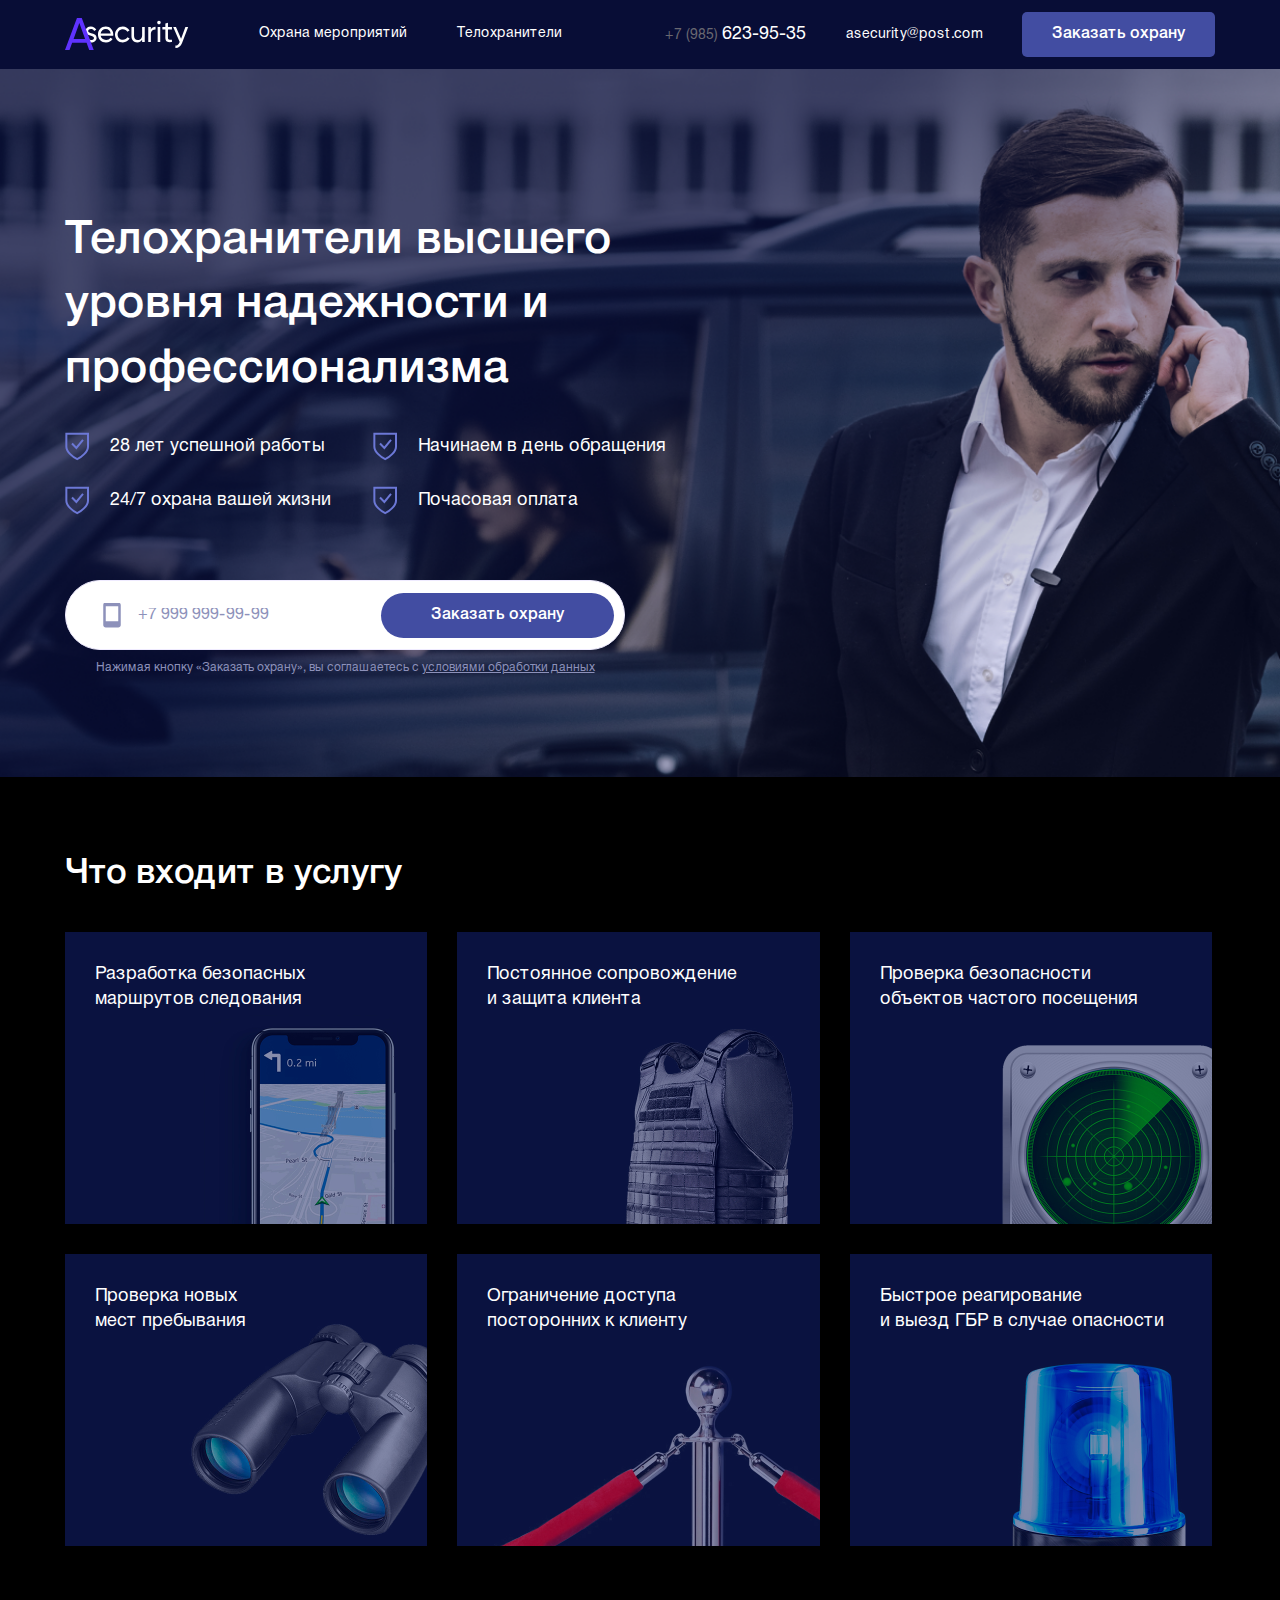
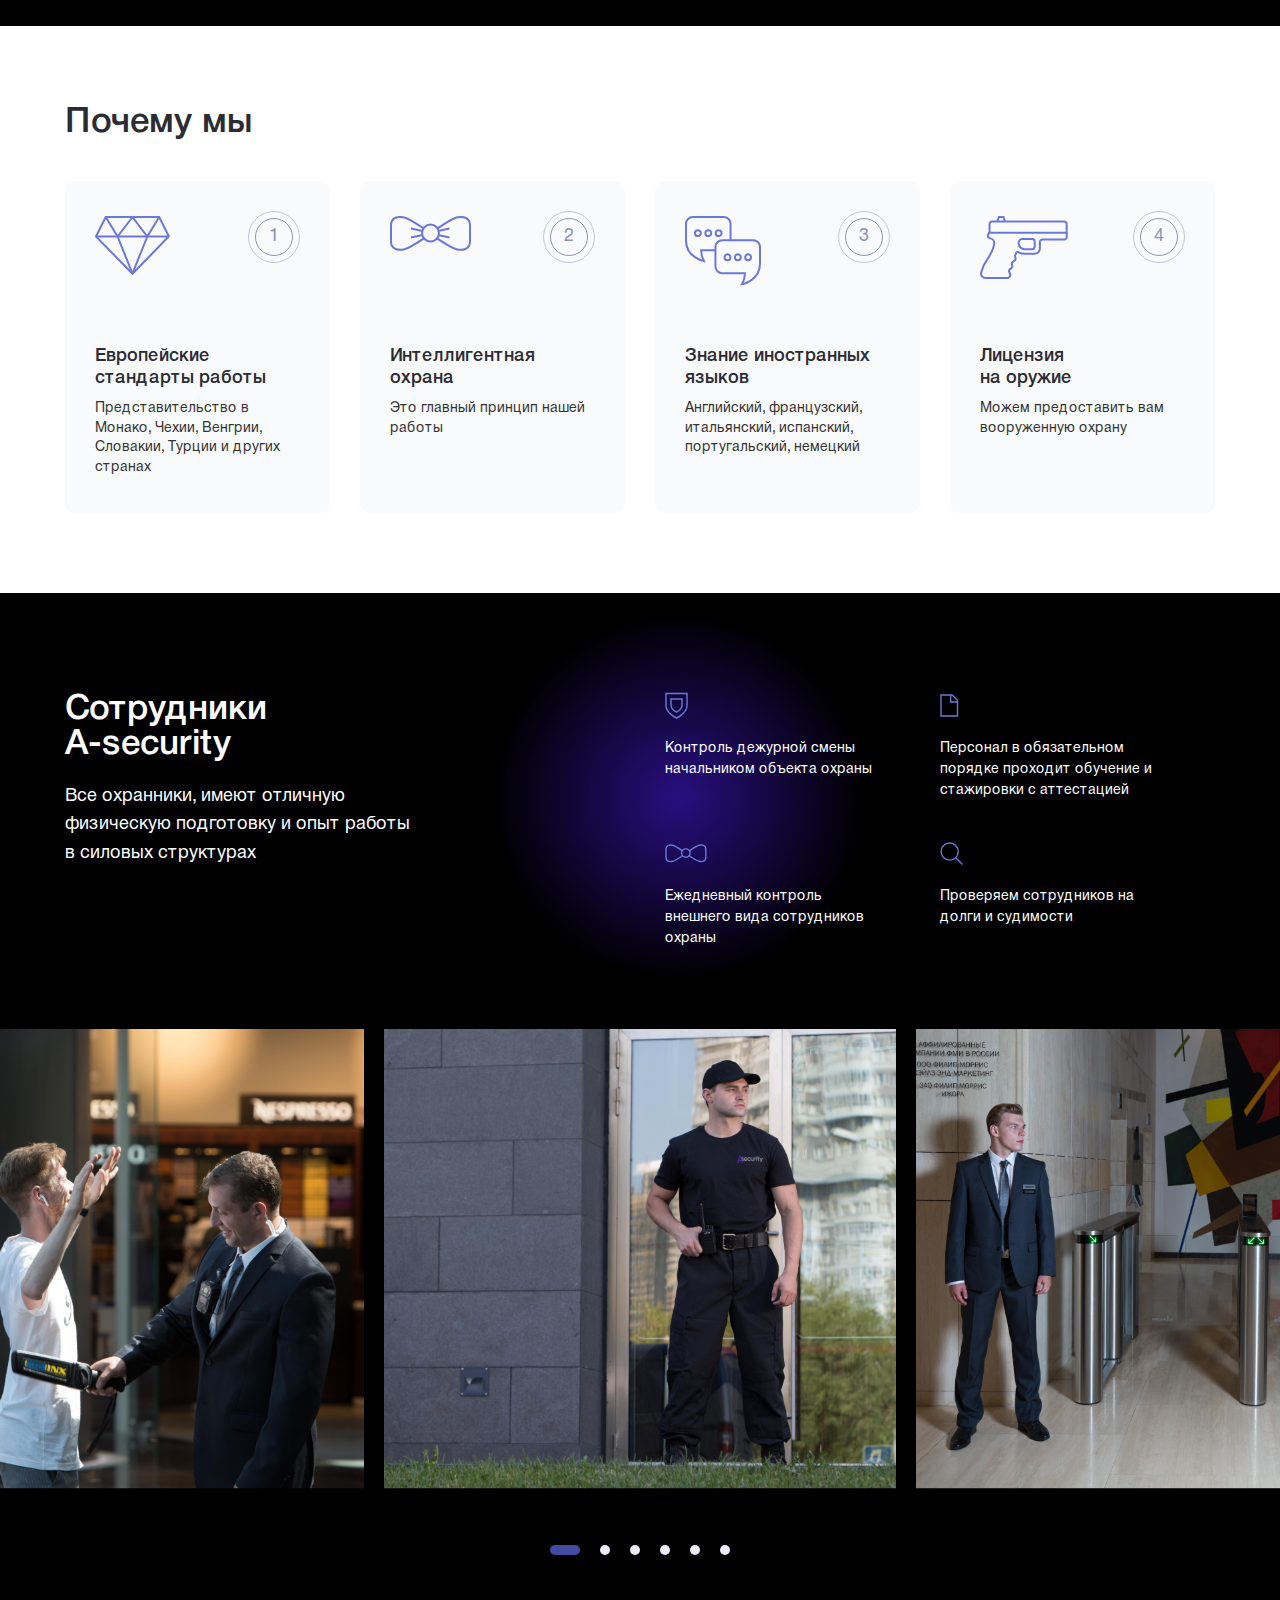
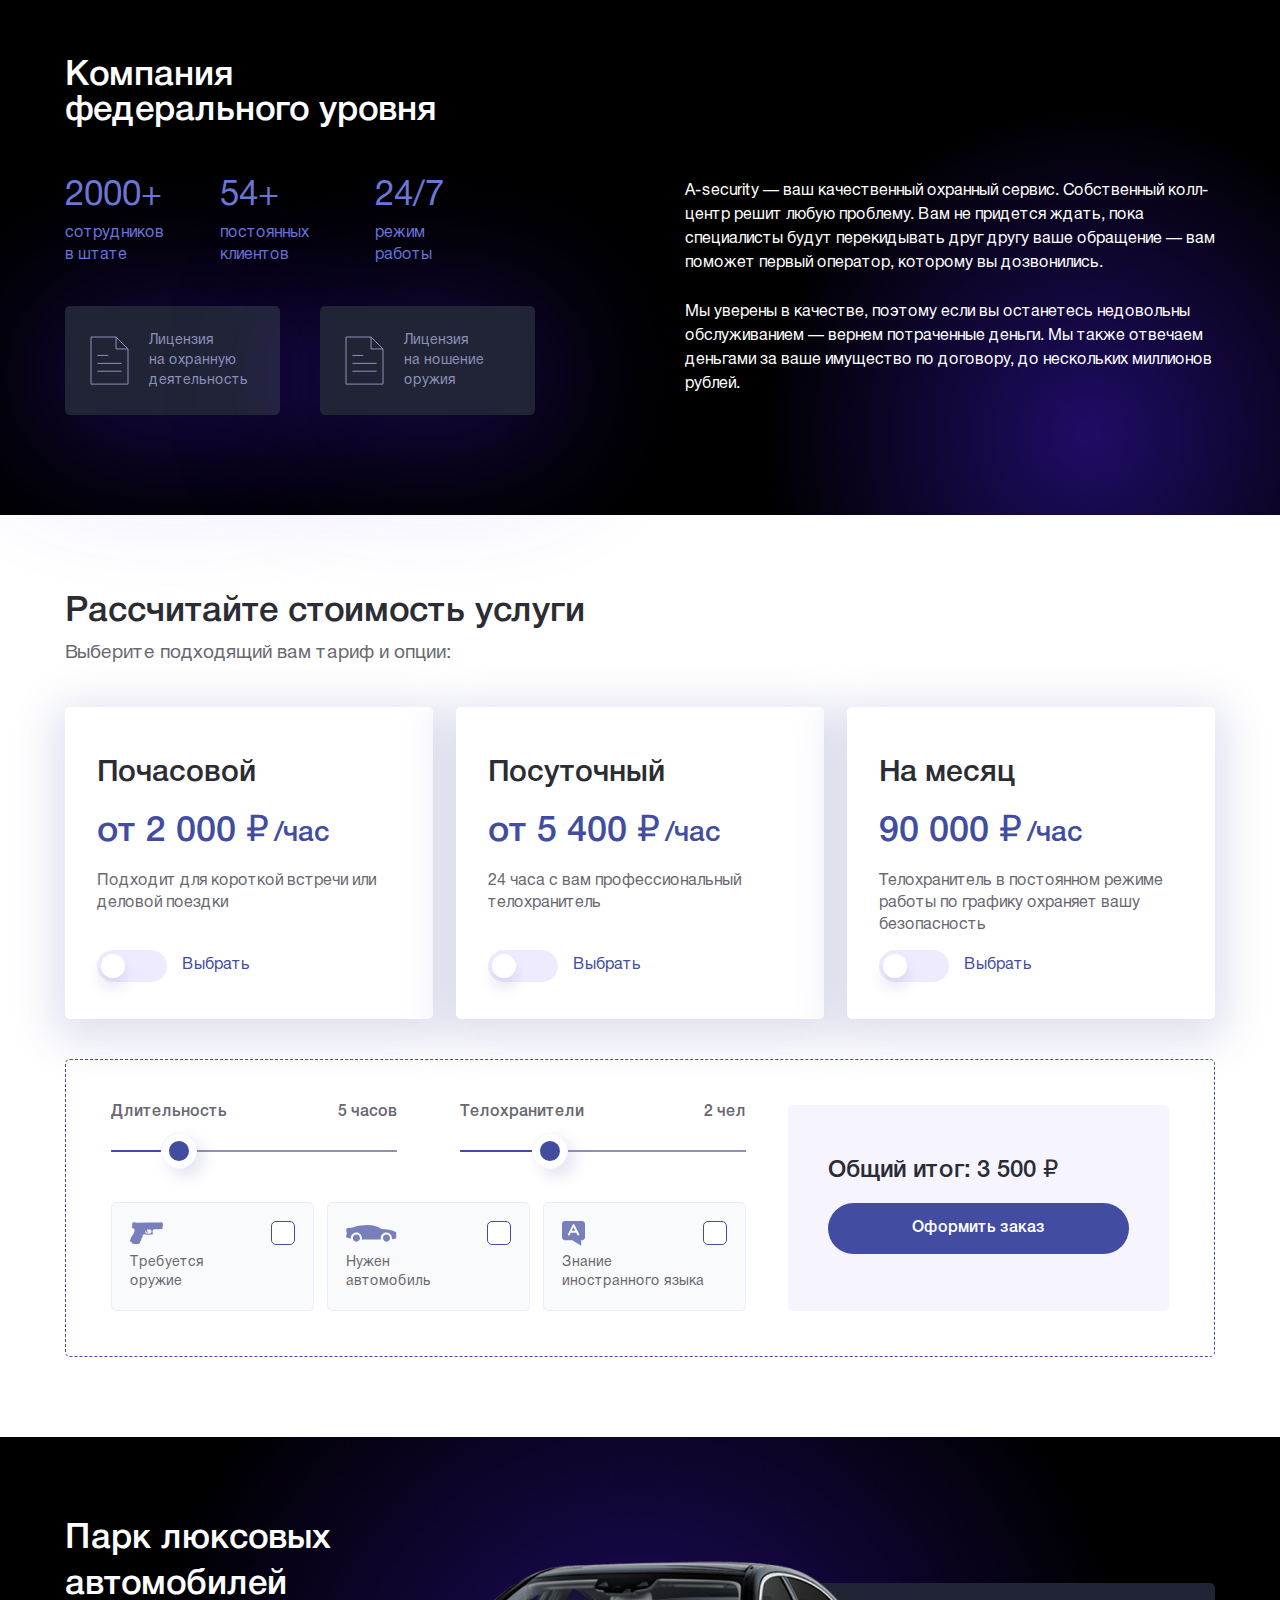
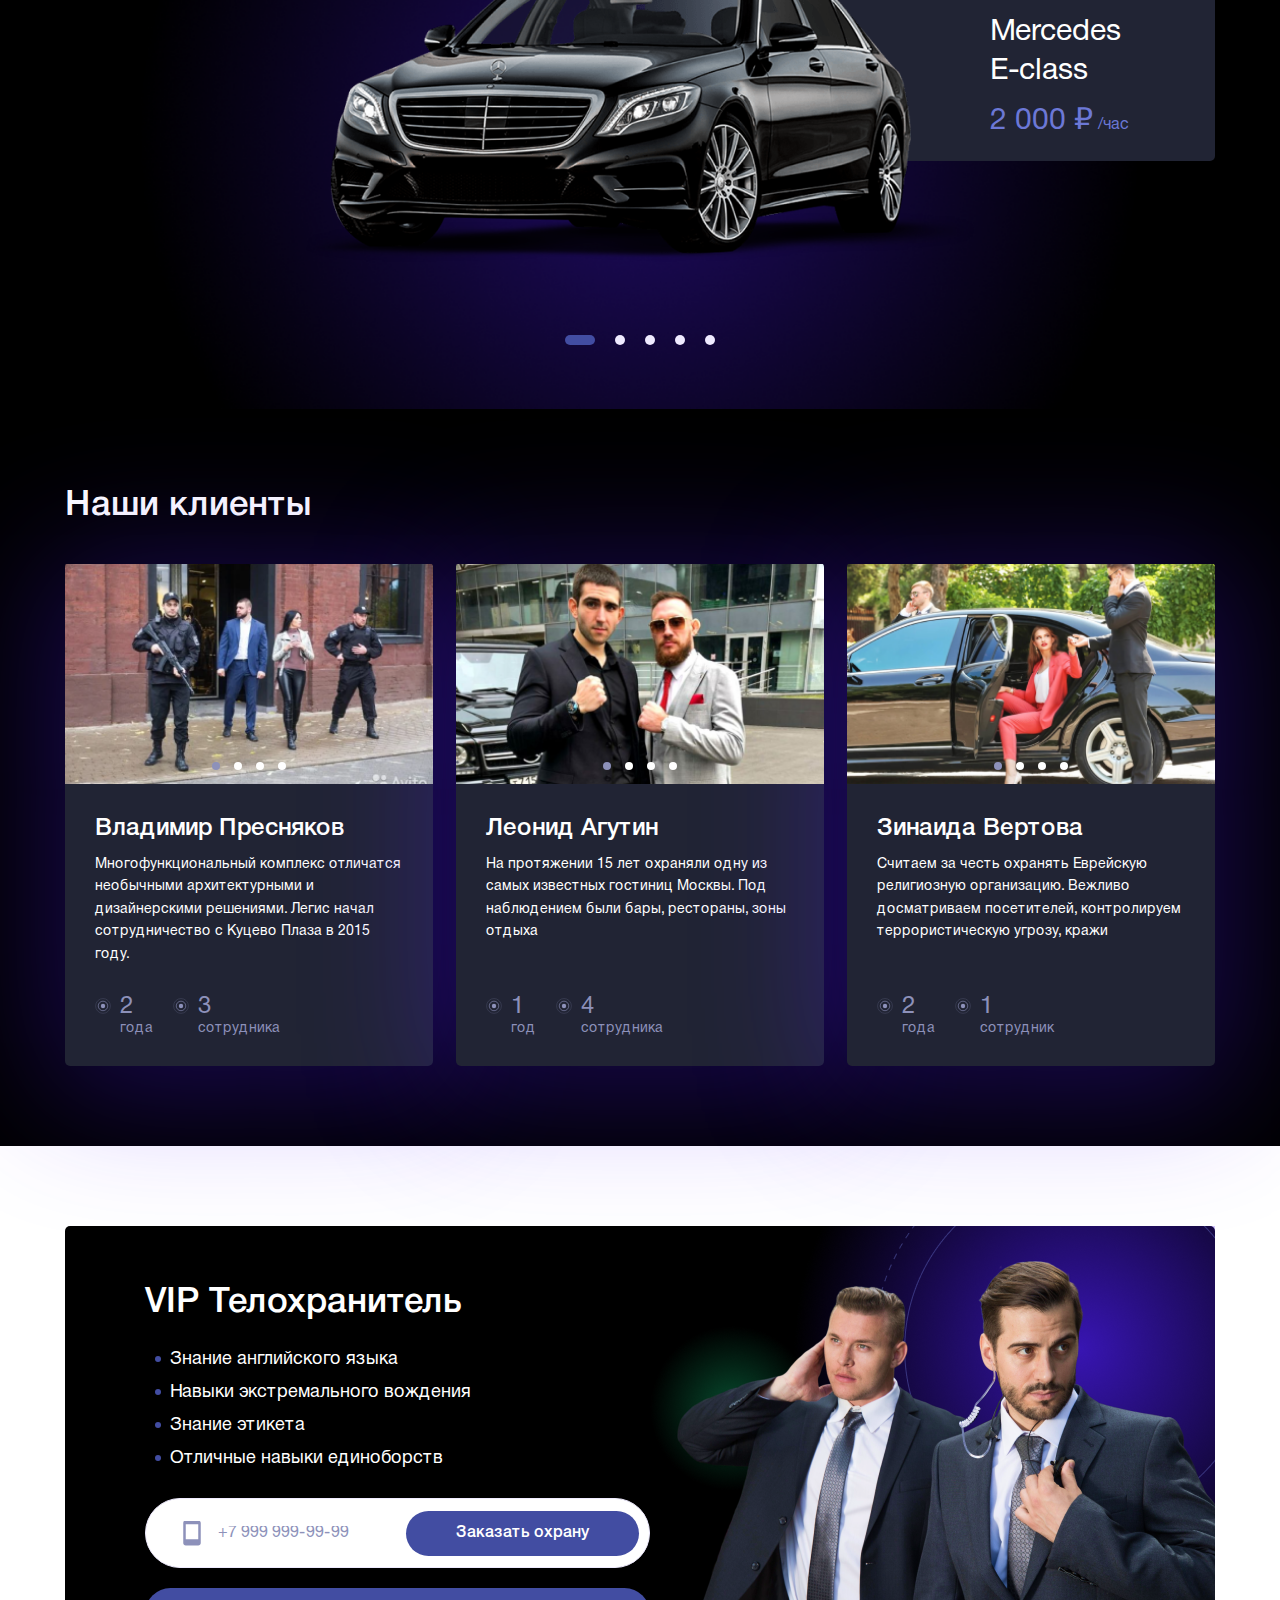
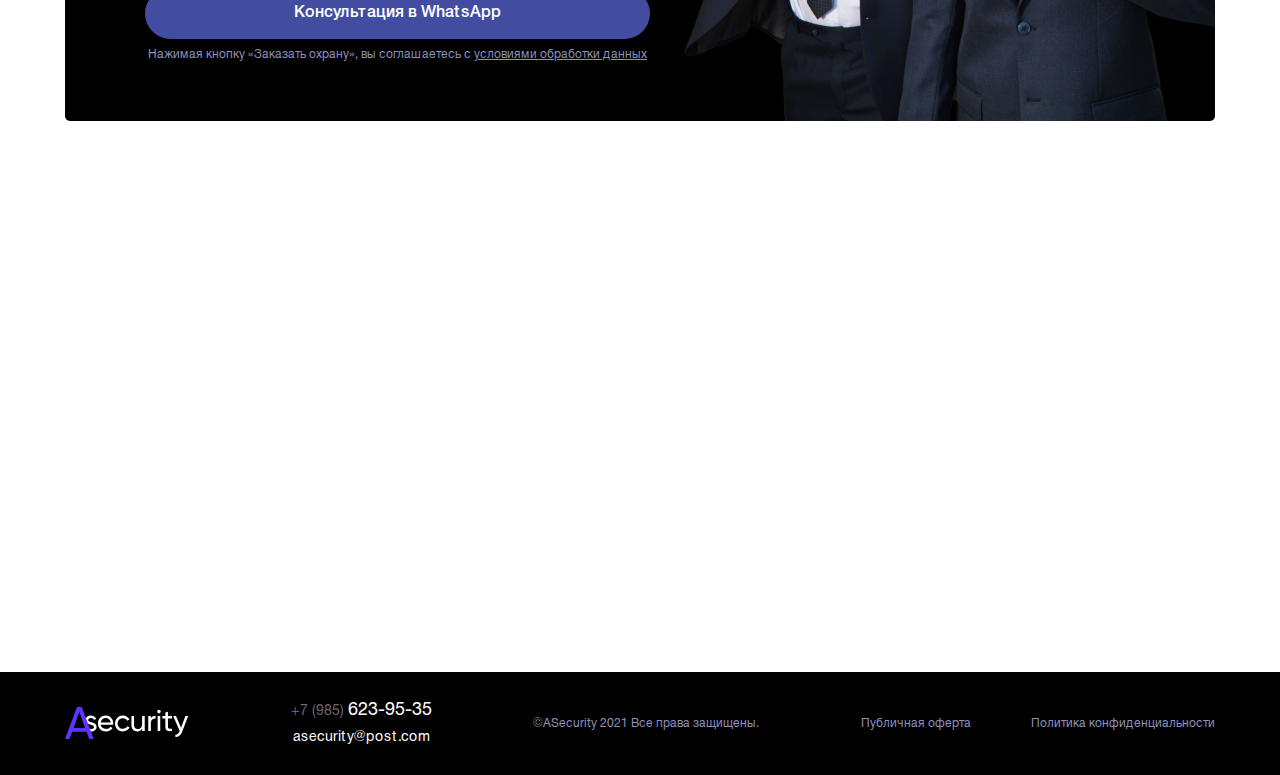
==== commit d46c988e: "refactor: get prices to one object" ====
--- a/bodyguard.html
+++ b/bodyguard.html
@@ -312,7 +312,7 @@
 					</div>
 					<div class="calc-radio-wrapper">
 						<label class="calc-radio">
-							<input class="calc-radio-input" type="checkbox" name="calc-additionally" value="Требуется оружие">
+							<input class="calc-radio-input" id="with-gun" type="checkbox" name="calc-additionally" value="Требуется оружие">
 							<div class="calc-radio-custom">
 								<div class="calc-radio-info">
 									<div class="calc-radio-icon">
@@ -324,7 +324,7 @@
 							</div>
 						</label>
 						<label class="calc-radio">
-							<input class="calc-radio-input" type="checkbox" name="calc-additionally" value="Нужен автомобиль">
+							<input class="calc-radio-input" id="with-car" type="checkbox" name="calc-additionally" value="Нужен автомобиль">
 							<div class="calc-radio-custom">
 								<div class="calc-radio-info">
 									<div class="calc-radio-icon">
@@ -336,7 +336,7 @@
 							</div>
 						</label>
 						<label class="calc-radio">
-							<input class="calc-radio-input" type="checkbox" name="calc-additionally" value="Знание иностранного языка">
+							<input class="calc-radio-input" id="with-eng" type="checkbox" name="calc-additionally" value="Знание иностранного языка">
 							<div class="calc-radio-custom">
 								<div class="calc-radio-info">
 									<div class="calc-radio-icon">
@@ -350,7 +350,7 @@
 					</div>
 				</div>
 				<div class="calc-total">
-					<div class="calc-total-title">Общий итог: <span class="calc-total-value">18 500</span> &#8381;</div>
+					<div class="calc-total-title">Общий итог: <span class="calc-total-value">3 500</span> &#8381;</div>
 					<a href="#" class="calc-total-btn">Оформить заказ</a>
 				</div>
 			</div>
@@ -571,4 +571,4 @@
 	<script src="libs/ui-slider/ui-touch.js"></script>
 	<script src="js/scripts.js"></script>
 </body>
-</html>+</html>
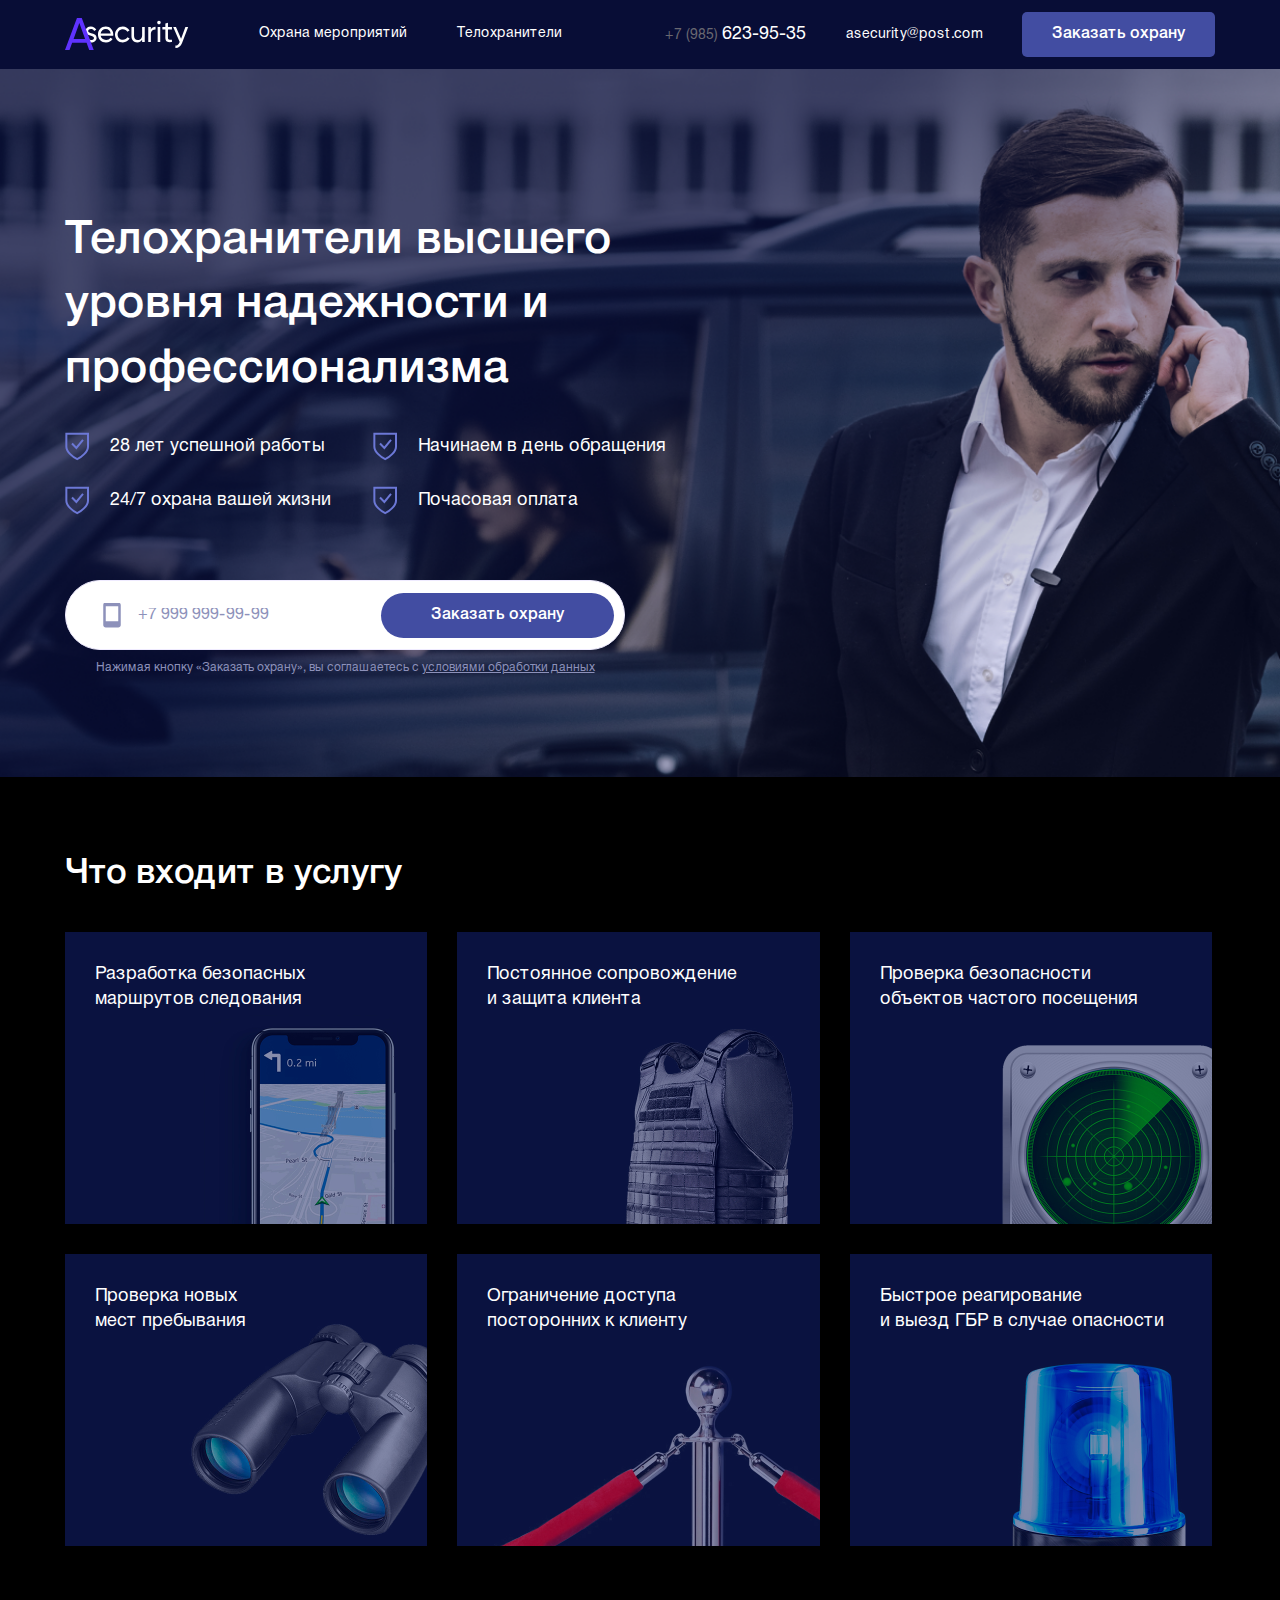
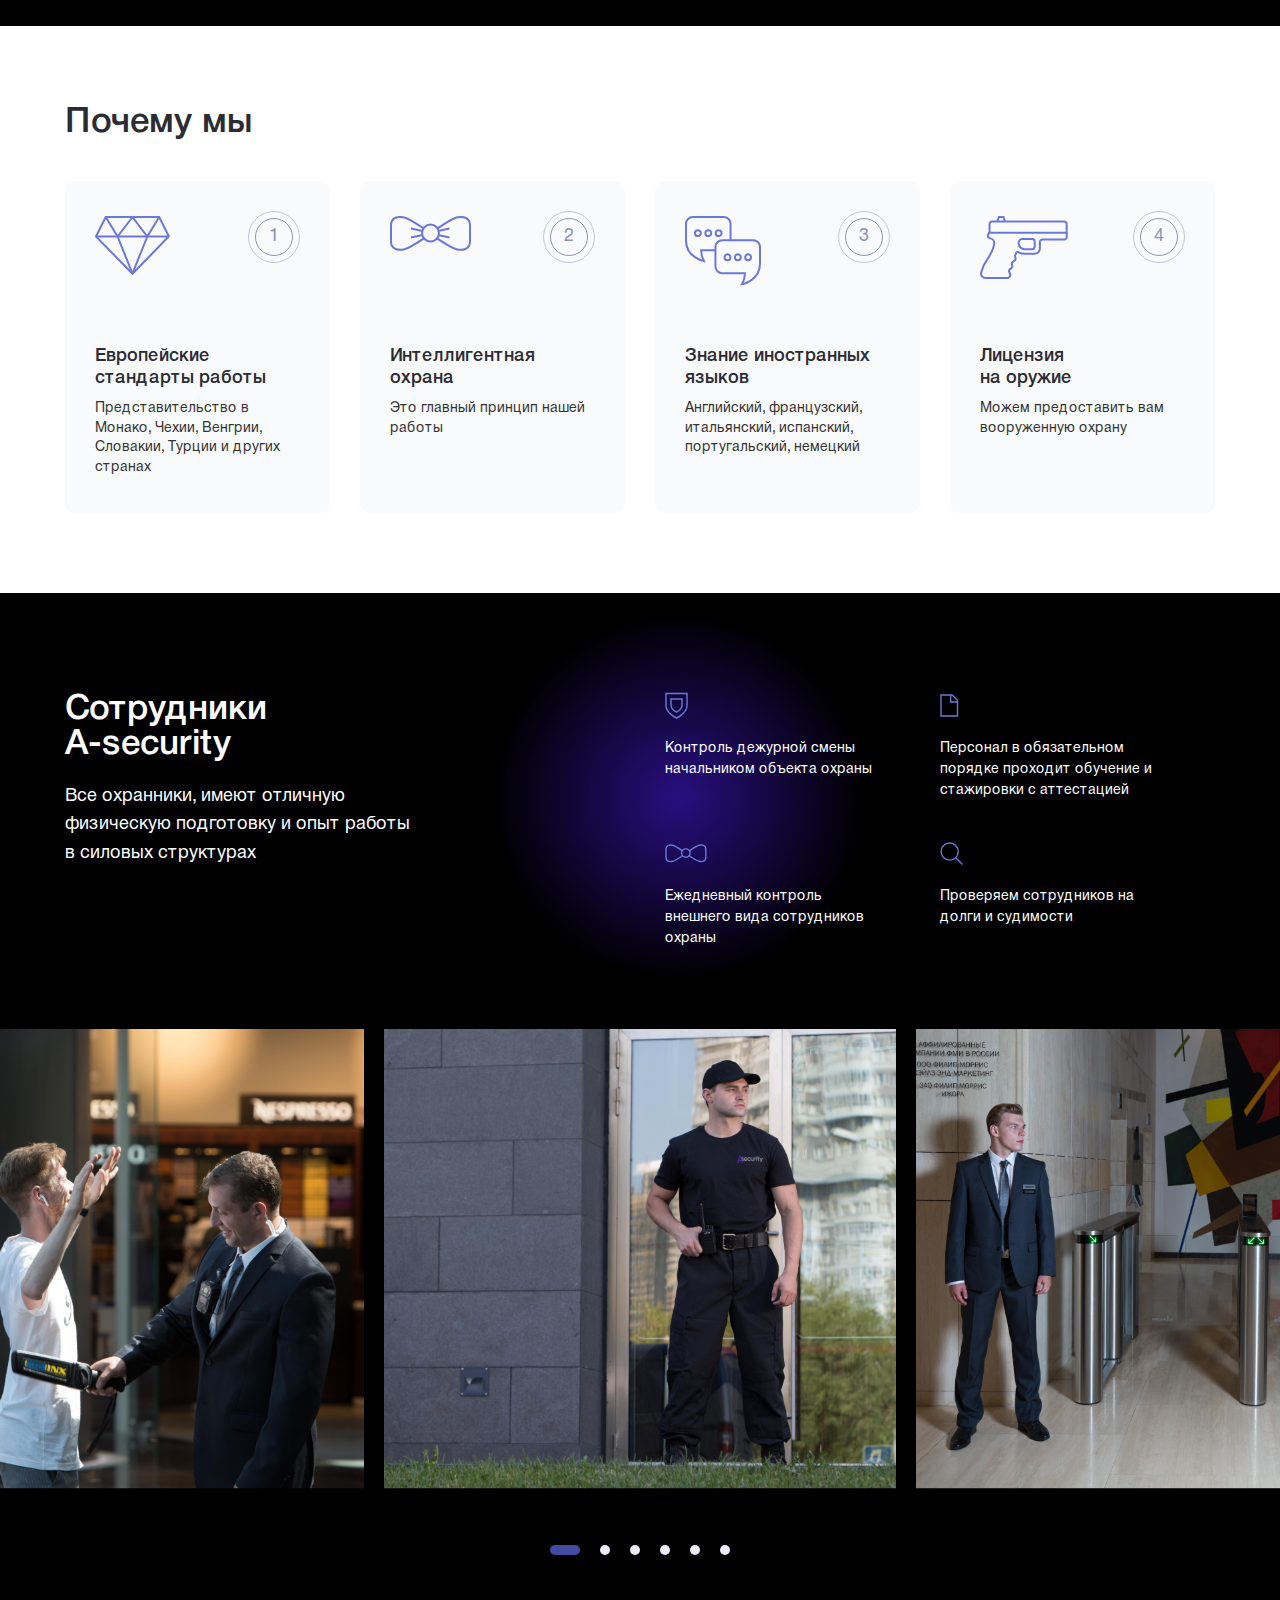
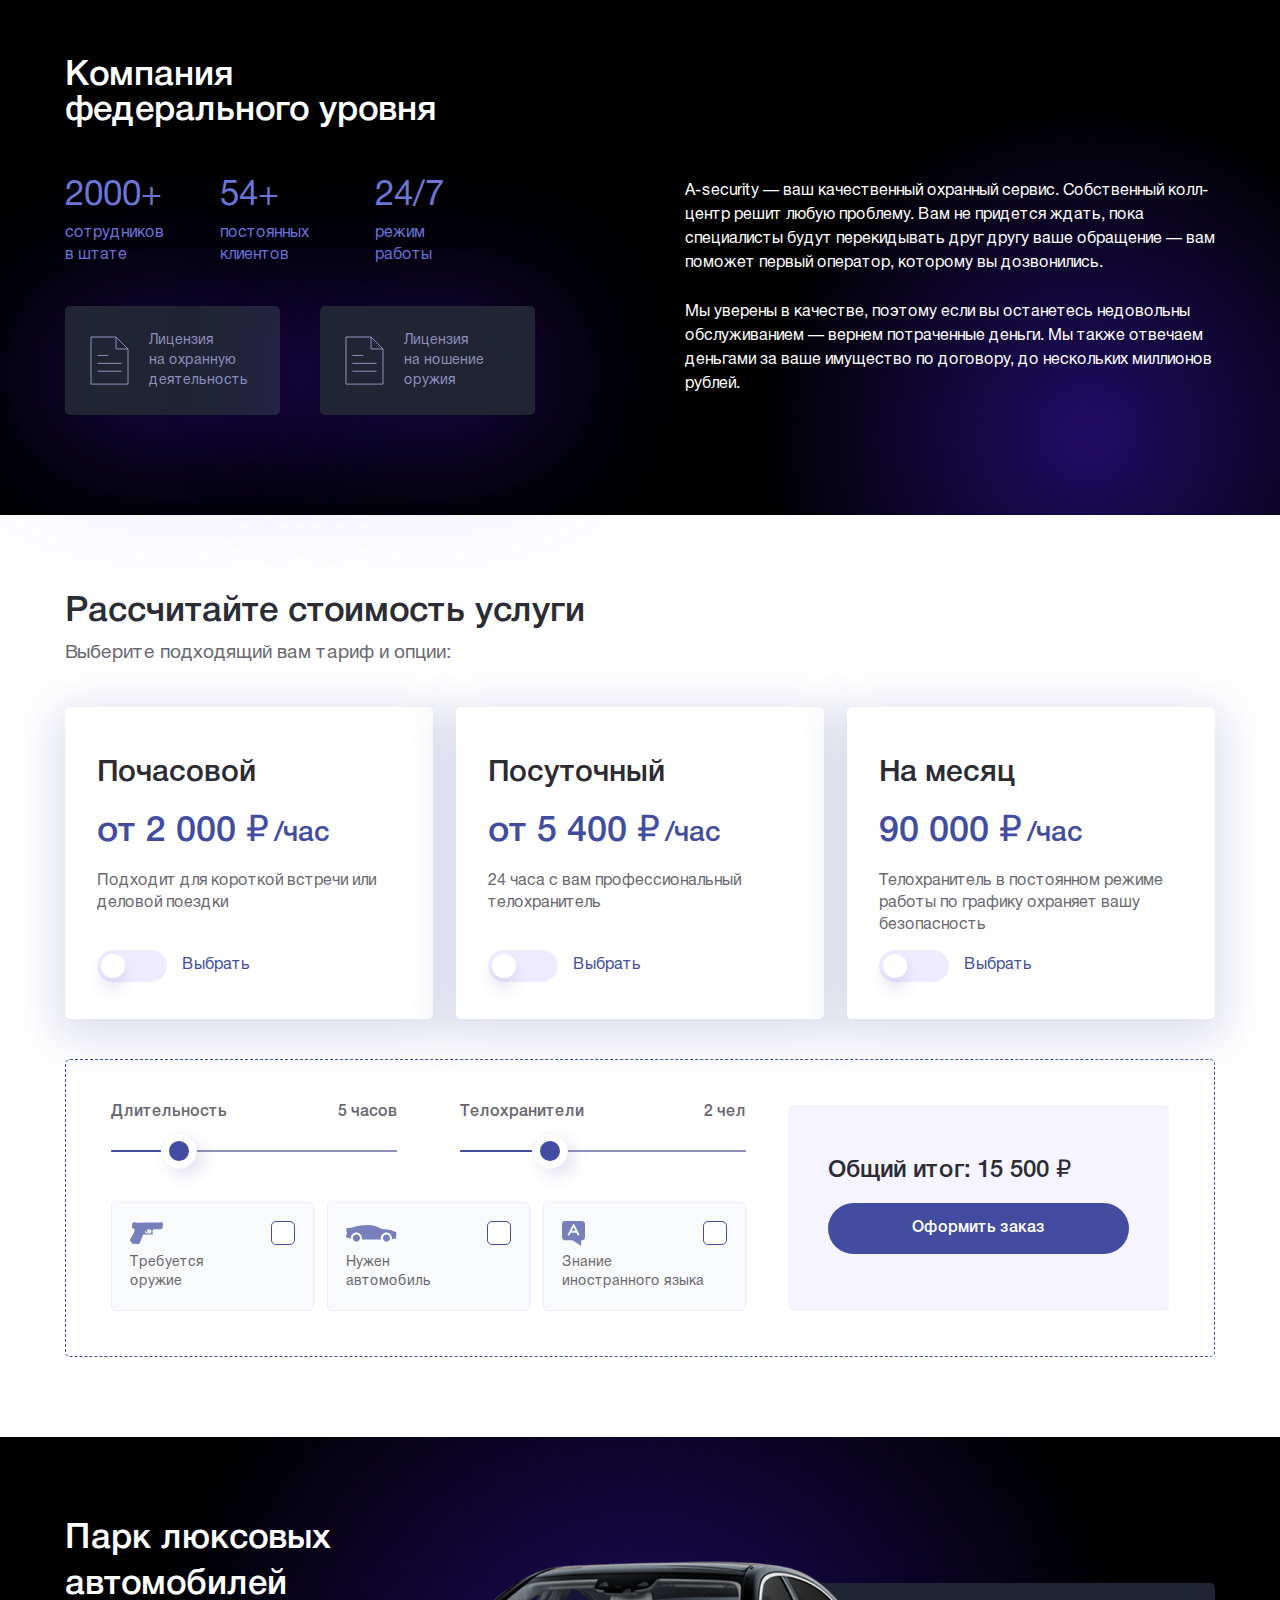
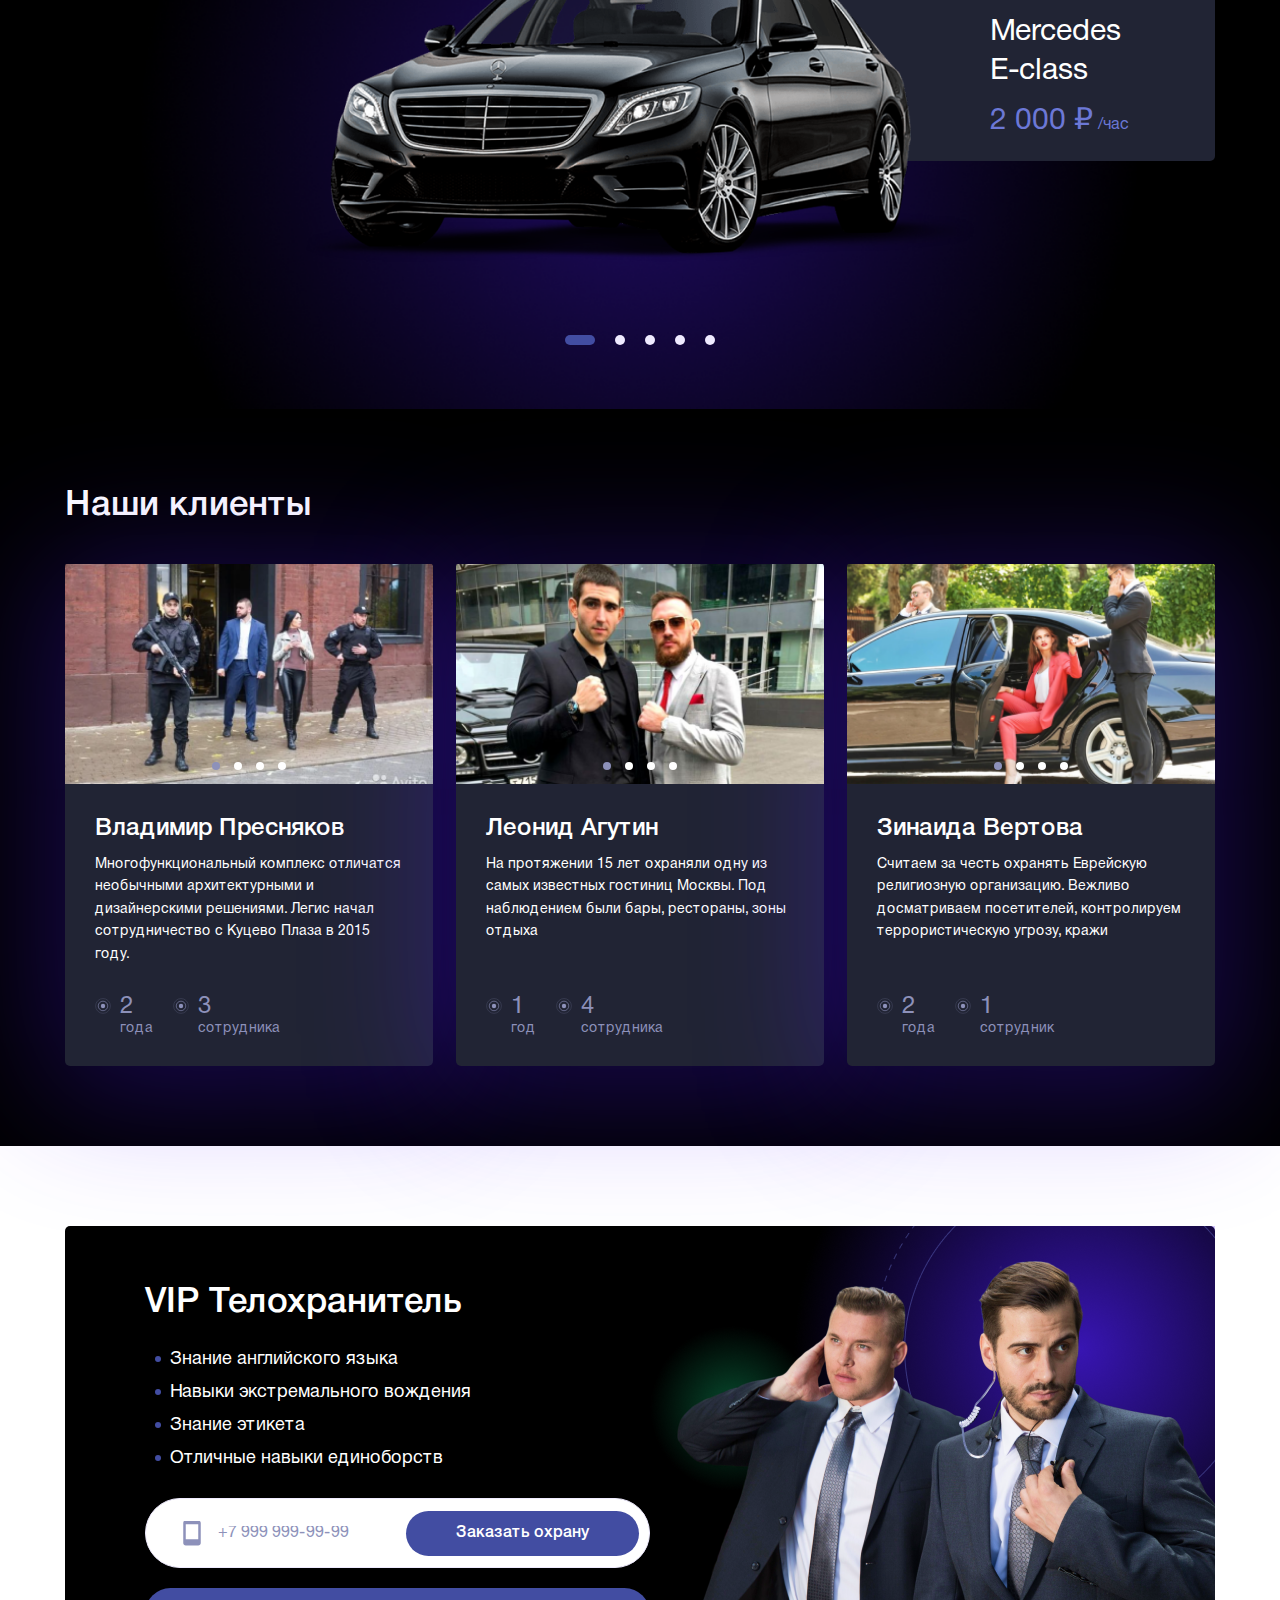
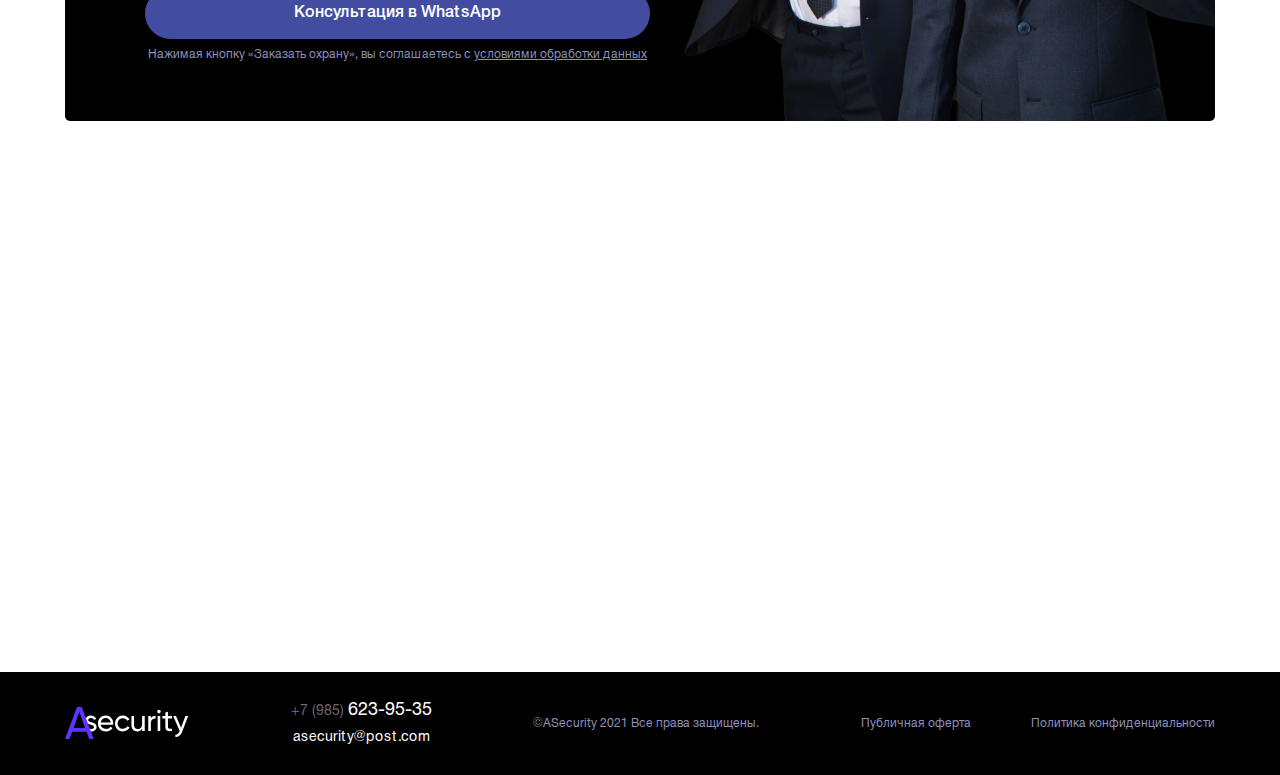
==== commit 1e0df56b: "refactor: minor changes" ====
--- a/bodyguard.html
+++ b/bodyguard.html
@@ -350,8 +350,17 @@
 					</div>
 				</div>
 				<div class="calc-total">
-					<div class="calc-total-title">Общий итог: <span class="calc-total-value">3 500</span> &#8381;</div>
-					<a href="#" class="calc-total-btn">Оформить заказ</a>
+					<div class="calc-total-title">Общий итог: <span class="calc-total-value">15 500</span> &#8381;</div>
+					<a href="#" id="order-modal-btn" class="calc-total-btn">Оформить заказ</a>
+				</div>
+				<div class="order-modal-wrapper" id="order-modal">
+					<form class="main-form" action="./mail.php" method="post">
+						<label class="main-form-wrap">
+							<input class="main-form-input phone-input" type="tel" name="phone" placeholder="+7 999 999-99-99" required>
+							<button class="main-form-btn" type="submit">Заказать охрану</button>
+						</label>
+						<p class="main-form-text">Нажимая кнопку «Заказать охрану», вы соглашаетесь с <a href="#">условиями обработки данных</a></p>
+					</form>
 				</div>
 			</div>
 		</div>
--- a/css/main.css
+++ b/css/main.css
@@ -1494,6 +1494,14 @@
 .calc-radio-input:checked + .calc-radio-custom .calc-radio-icon {
 	opacity: 1; }
 
+.order-modal-wrapper {
+	display: none;
+	width: 50%;
+	max-width: 720px;
+	padding: 80px 40px;
+	border-radius: 15px;
+}
+
 .ui-widget.ui-widget-content {
 	border: none;
 	border-radius: 0; }
@@ -1740,7 +1748,13 @@
 	.auto-item-info {
 		padding-right: 40px; }
 	.calc-total {
-		padding: 30px; } }
+		padding: 30px; }
+	.order-modal-wrapper {
+		width: 100%;
+		padding-left: 5px;
+		padding-right: 5px;
+	} }
+
 
 @media only screen and (max-width: 1023px) {
 	.header-mnu {
